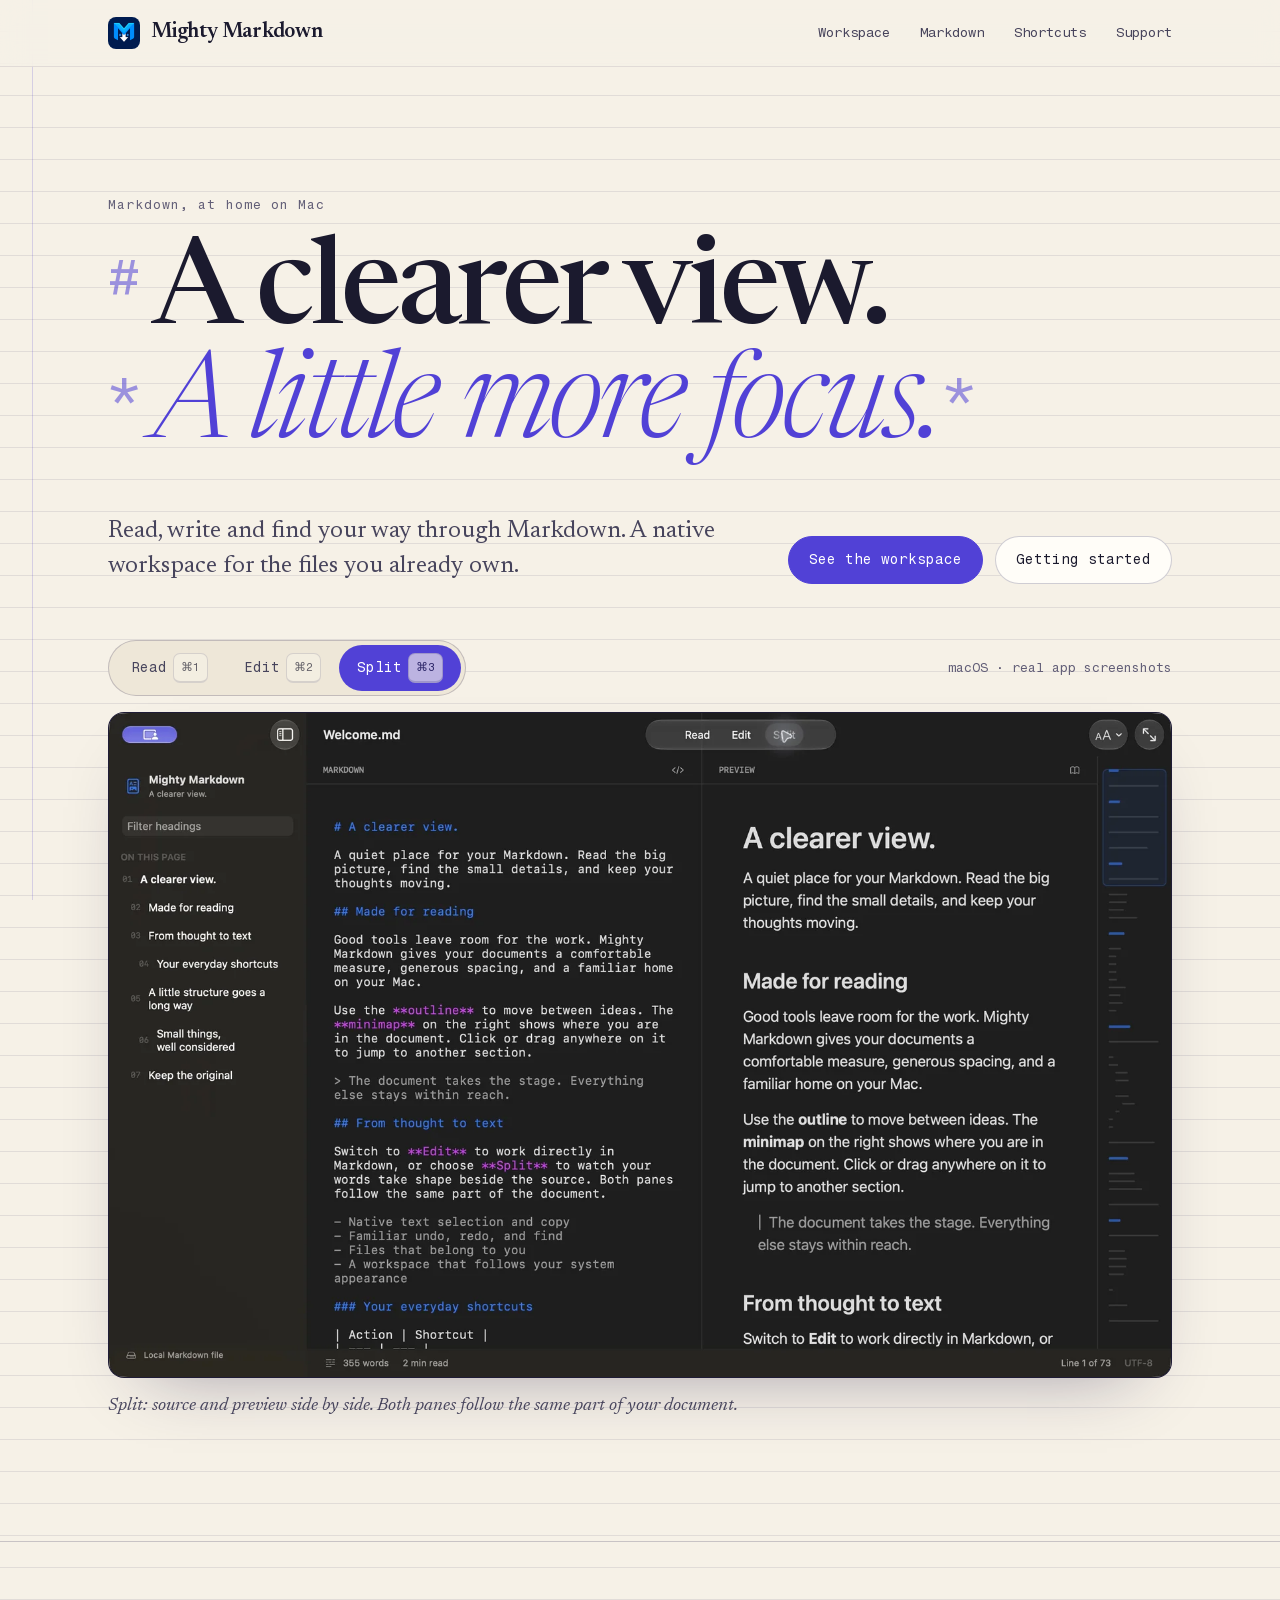
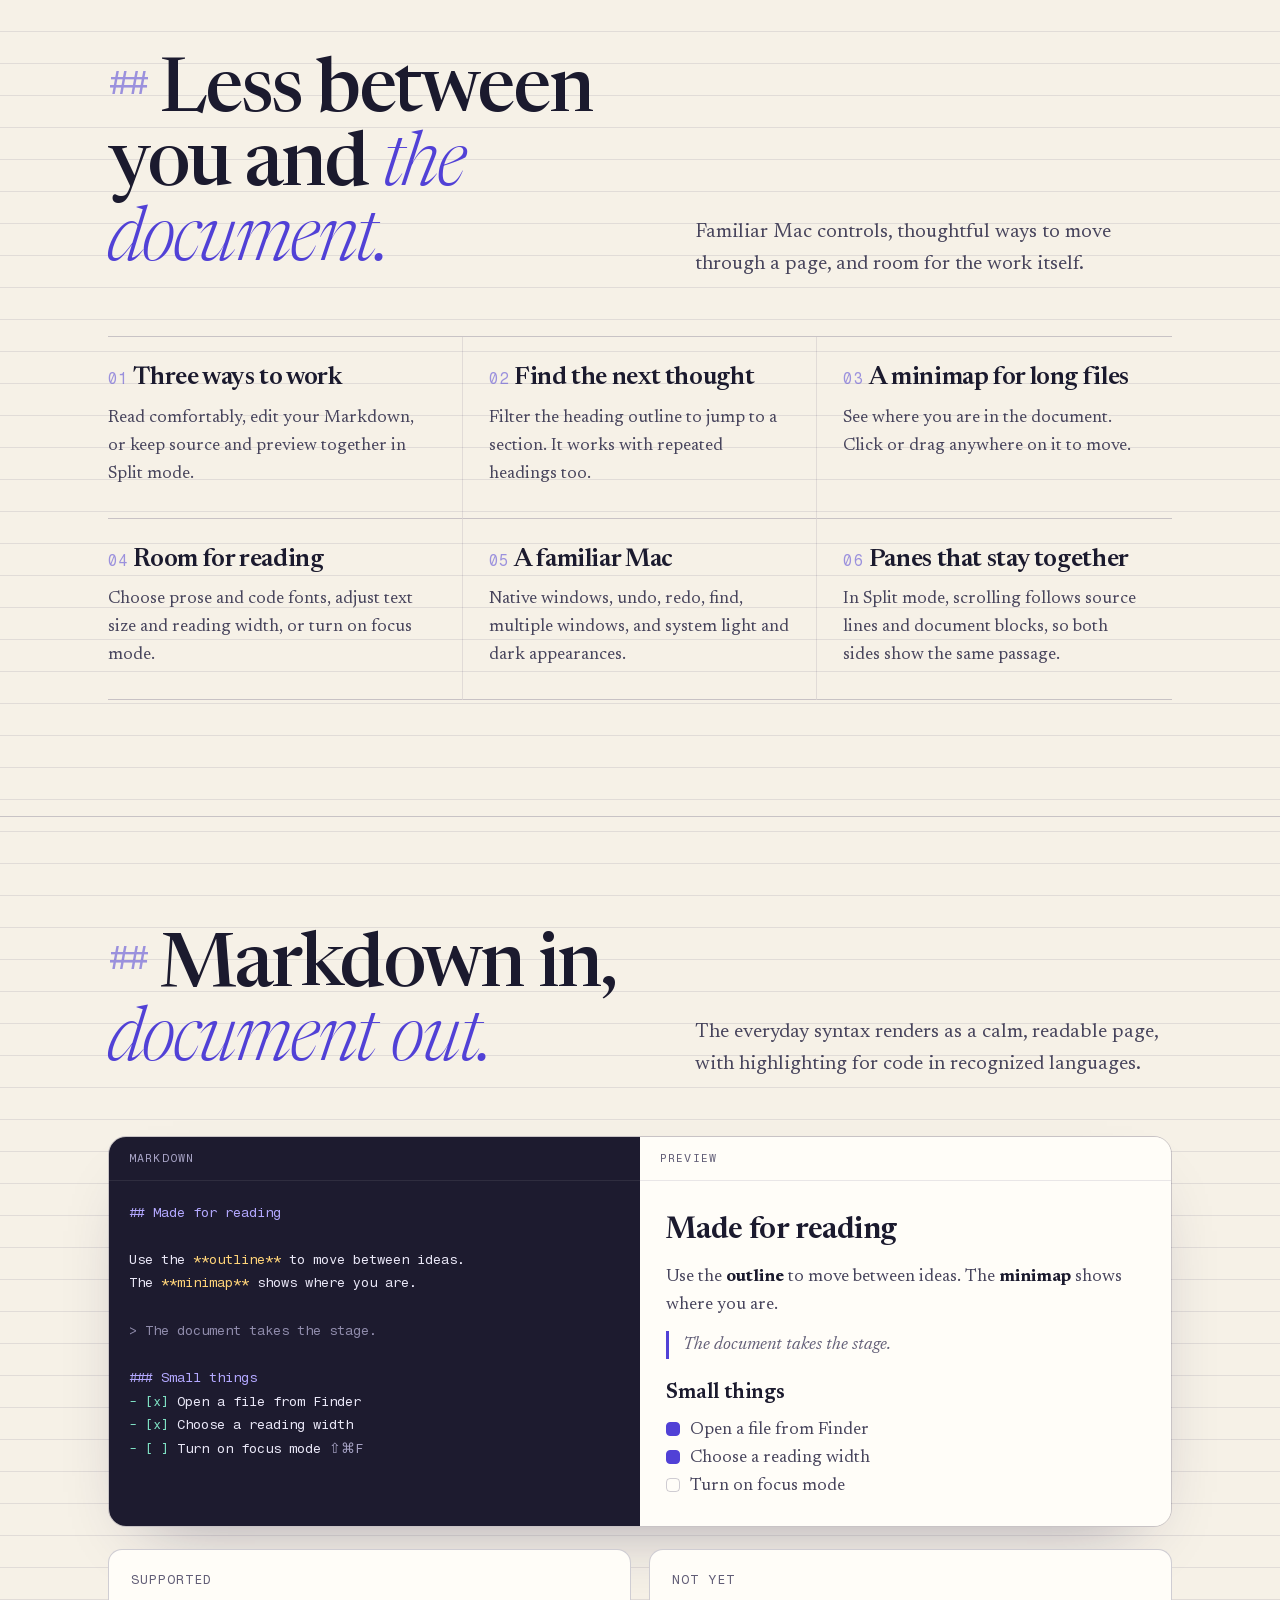
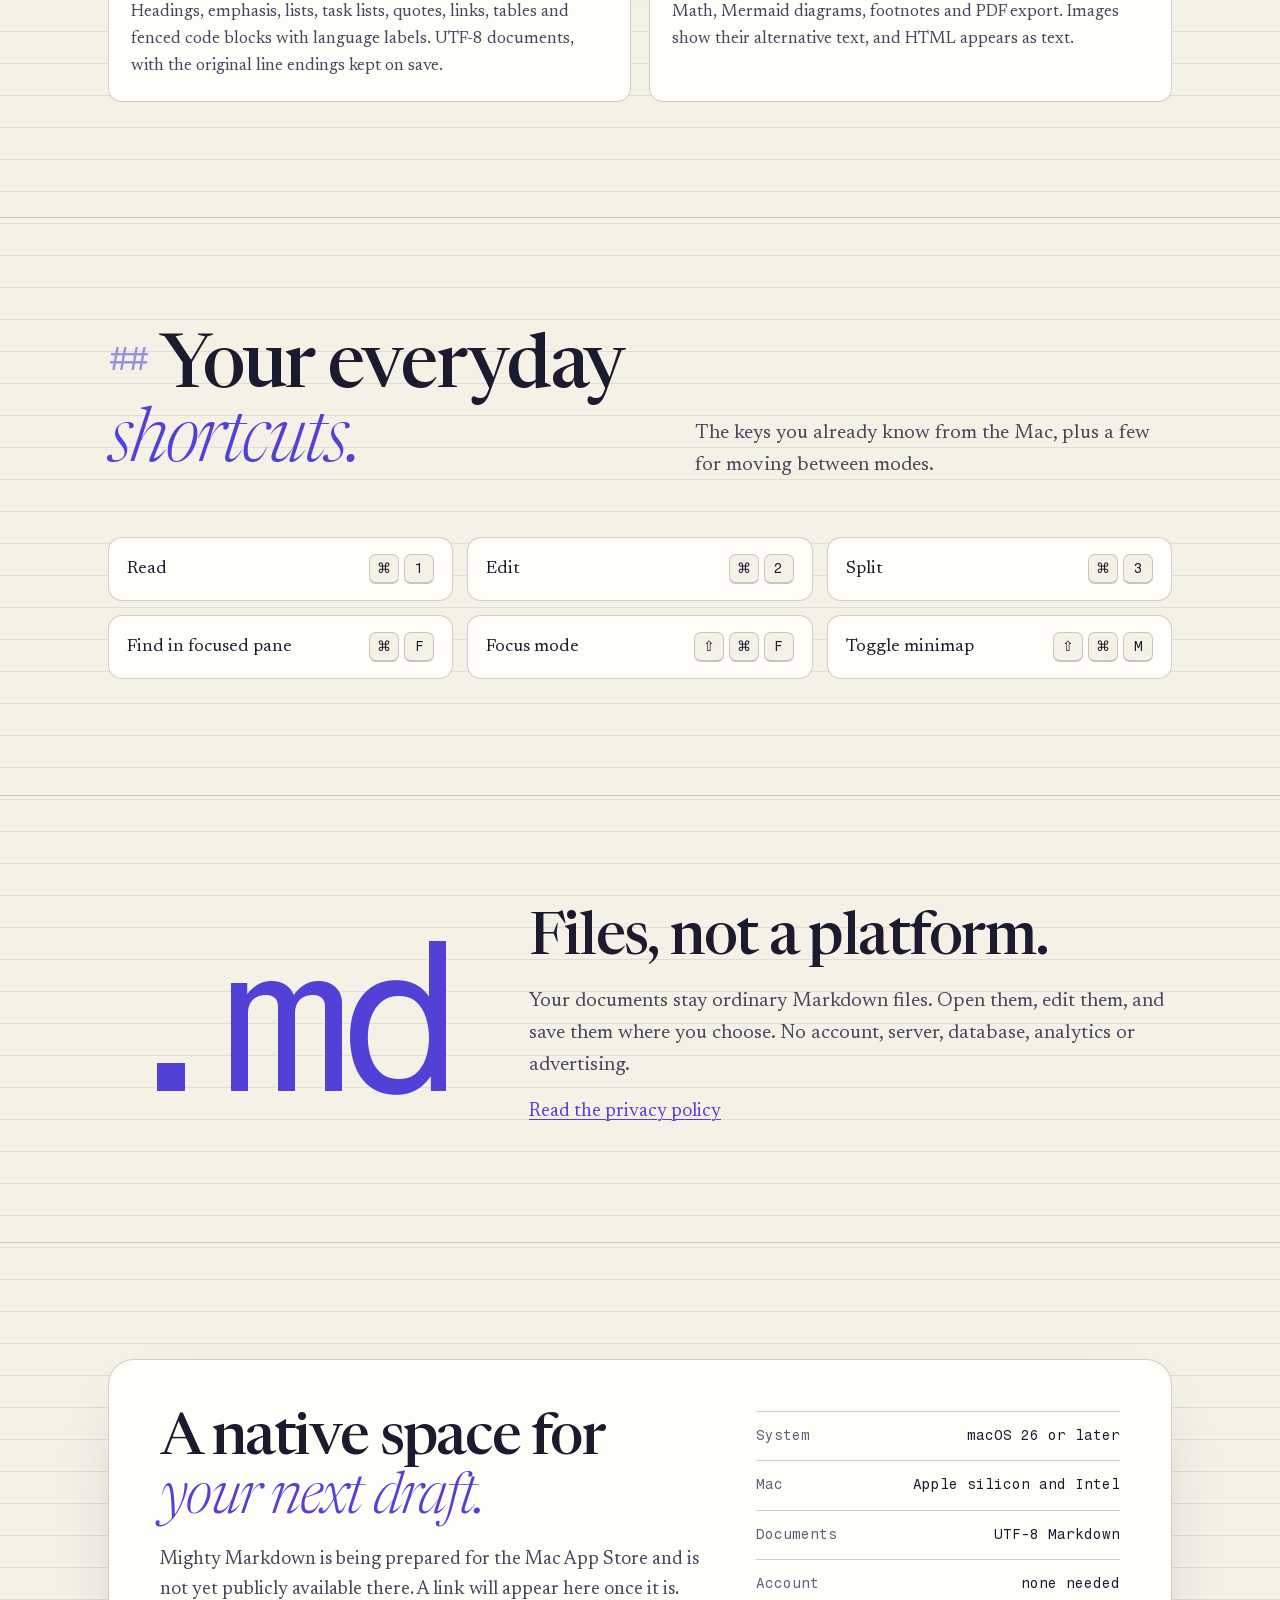
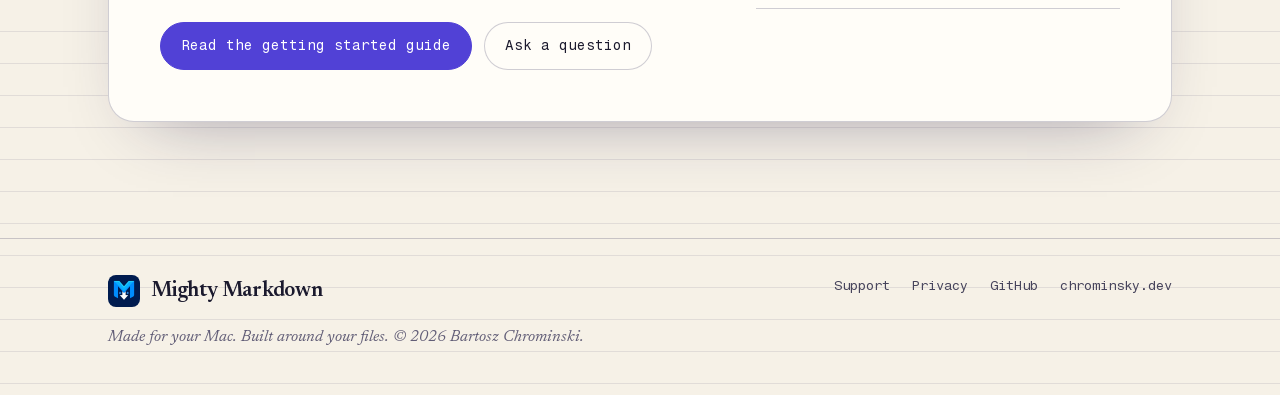
==== index.html @ 6dd5f2a3 "Redesign the Mighty Markdown site and keep the previous version in _old - New product, support and p" ====
<!doctype html>
<html lang="en" class="no-js">
<head>
<meta charset="utf-8">
<meta name="viewport" content="width=device-width, initial-scale=1">
<meta name="color-scheme" content="light dark">
<meta name="theme-color" content="#f6f1e7" media="(prefers-color-scheme: light)">
<meta name="theme-color" content="#121120" media="(prefers-color-scheme: dark)">
<title>Mighty Markdown | A clearer view of your words</title>
<meta name="description" content="A native Markdown reader and editor for macOS. Read, edit and navigate your files in Read, Edit and Split modes, with a heading outline and a minimap.">
<link rel="canonical" href="https://chrominskyy.github.io/mighty-markdown-site/">
<meta property="og:type" content="website">
<meta property="og:site_name" content="Mighty Markdown">
<meta property="og:title" content="Mighty Markdown | A clearer view of your words">
<meta property="og:description" content="A native Markdown reader and editor for macOS, with Read, Edit and Split modes, a heading outline and a minimap.">
<meta property="og:url" content="https://chrominskyy.github.io/mighty-markdown-site/">
<meta property="og:image" content="https://chrominskyy.github.io/mighty-markdown-site/assets/og-image.png">
<meta property="og:image:width" content="1200">
<meta property="og:image:height" content="630">
<meta property="og:image:alt" content="Mighty Markdown. A clearer view.">
<meta name="twitter:card" content="summary_large_image">
<link rel="icon" type="image/png" sizes="32x32" href="assets/favicon-32.png">
<link rel="apple-touch-icon" href="assets/apple-touch-icon.png">
<link rel="preload" href="assets/fonts/newsreader-normal-latin.woff2" as="font" type="font/woff2" crossorigin>
<link rel="stylesheet" href="assets/fonts/fonts.css">
<link rel="stylesheet" href="assets/site.css">
<script>document.documentElement.classList.remove("no-js")</script>
<script src="assets/site.js" defer></script>
</head>
<body>
<a class="skip" href="#main">Skip to content</a>

<header class="site-header">
  <div class="wrap header-inner">
    <a class="brand" href="./" aria-label="Mighty Markdown home">
      <img src="assets/icon.png" alt="Mighty Markdown app icon" width="32" height="32">
      <span>Mighty Markdown</span>
    </a>
    <nav class="site-nav" aria-label="Main navigation">
      <a class="wide" href="#workspace">Workspace</a>
      <a class="wide" href="#markdown">Markdown</a>
      <a class="wide" href="#shortcuts">Shortcuts</a>
      <a href="support.html">Support</a>
    </nav>
  </div>
</header>

<main id="main">
  <section class="hero" aria-labelledby="hero-h">
    <div class="wrap">
      <p class="eyebrow rise" style="--d:0">Markdown, at home on Mac</p>
      <h1 id="hero-h">
        <span class="line rise" style="--d:1"><span class="mk" aria-hidden="true">#</span>A clearer view.</span>
        <span class="line rise" style="--d:2"><span class="mk" aria-hidden="true">*</span><em>A little more focus.</em><span class="mk close" aria-hidden="true">*</span></span>
      </h1>
      <div class="hero-foot rise" style="--d:3">
        <p>Read, write and find your way through Markdown. A native workspace for the files you already own.</p>
        <div class="cta-row">
          <a class="button primary" href="#workspace">See the workspace</a>
          <a class="button" href="support.html">Getting started</a>
        </div>
      </div>
    </div>
  </section>

  <section class="workspace" id="workspace" aria-labelledby="workspace-h">
    <div class="wrap">
      <div class="workspace-bar">
        <h2 id="workspace-h" class="visually-hidden">The workspace</h2>
        <div class="seg" role="group" aria-label="Show the workspace in">
          <button type="button" data-mode="read" aria-pressed="false">Read<kbd>⌘1</kbd></button>
          <button type="button" data-mode="edit" aria-pressed="false">Edit<kbd>⌘2</kbd></button>
          <button type="button" data-mode="split" aria-pressed="true">Split<kbd>⌘3</kbd></button>
        </div>
        <p>macOS · real app screenshots</p>
      </div>
      <figure class="frame" id="frame">
        <picture>
          <source id="shot-webp" srcset="assets/shots/split.webp" type="image/webp">
          <img id="shot" src="assets/shots/split.jpg" alt="Mighty Markdown in Split mode: Markdown source beside the rendered preview, the heading outline on the left and the minimap on the right" width="1600" height="1000" fetchpriority="high">
        </picture>
      </figure>
      <p class="caption" id="shot-caption" aria-live="polite">Split: source and preview side by side. Both panes follow the same part of your document.</p>
    </div>
  </section>

  <section class="section" id="features" aria-labelledby="features-h">
    <div class="wrap">
      <div class="section-head">
        <h2 id="features-h"><span class="mk" aria-hidden="true">##</span>Less between you and <em>the document.</em></h2>
        <p>Familiar Mac controls, thoughtful ways to move through a page, and room for the work itself.</p>
      </div>
      <div class="features">
        <div class="feature"><h3><span class="mk" aria-hidden="true">01</span>Three ways to work</h3><p>Read comfortably, edit your Markdown, or keep source and preview together in Split mode.</p></div>
        <div class="feature"><h3><span class="mk" aria-hidden="true">02</span>Find the next thought</h3><p>Filter the heading outline to jump to a section. It works with repeated headings too.</p></div>
        <div class="feature"><h3><span class="mk" aria-hidden="true">03</span>A minimap for long files</h3><p>See where you are in the document. Click or drag anywhere on it to move.</p></div>
        <div class="feature"><h3><span class="mk" aria-hidden="true">04</span>Room for reading</h3><p>Choose prose and code fonts, adjust text size and reading width, or turn on focus mode.</p></div>
        <div class="feature"><h3><span class="mk" aria-hidden="true">05</span>A familiar Mac</h3><p>Native windows, undo, redo, find, multiple windows, and system light and dark appearances.</p></div>
        <div class="feature"><h3><span class="mk" aria-hidden="true">06</span>Panes that stay together</h3><p>In Split mode, scrolling follows source lines and document blocks, so both sides show the same passage.</p></div>
      </div>
    </div>
  </section>

  <section class="section" id="markdown" aria-labelledby="markdown-h">
    <div class="wrap">
      <div class="section-head">
        <h2 id="markdown-h"><span class="mk" aria-hidden="true">##</span>Markdown in, <em>document out.</em></h2>
        <p>The everyday syntax renders as a calm, readable page, with highlighting for code in recognized languages.</p>
      </div>
      <div class="compare">
        <div class="source">
          <span class="pane-label">Markdown</span>
<pre><span class="h">## Made for reading</span>

Use the <span class="b">**outline**</span> to move between ideas.
The <span class="b">**minimap**</span> shows where you are.

<span class="q">&gt; The document takes the stage.</span>

<span class="h">### Small things</span>
<span class="l">- [x]</span> Open a file from Finder
<span class="l">- [x]</span> Choose a reading width
<span class="l">- [ ]</span> Turn on focus mode <span class="c">⇧⌘F</span></pre>
        </div>
        <div class="rendered">
          <span class="pane-label">Preview</span>
          <div class="doc">
            <h3>Made for reading</h3>
            <p>Use the <strong>outline</strong> to move between ideas. The <strong>minimap</strong> shows where you are.</p>
            <blockquote>The document takes the stage.</blockquote>
            <h4>Small things</h4>
            <ul>
              <li><span class="box done" aria-label="done"></span>Open a file from Finder</li>
              <li><span class="box done" aria-label="done"></span>Choose a reading width</li>
              <li><span class="box" aria-label="not done"></span>Turn on focus mode</li>
            </ul>
          </div>
        </div>
      </div>
      <div class="support-lists">
        <div>
          <h3>Supported</h3>
          <p>Headings, emphasis, lists, task lists, quotes, links, tables and fenced code blocks with language labels. UTF-8 documents, with the original line endings kept on save.</p>
        </div>
        <div>
          <h3>Not yet</h3>
          <p>Math, Mermaid diagrams, footnotes and PDF export. Images show their alternative text, and HTML appears as text.</p>
        </div>
      </div>
    </div>
  </section>

  <section class="section" id="shortcuts" aria-labelledby="shortcuts-h">
    <div class="wrap">
      <div class="section-head">
        <h2 id="shortcuts-h"><span class="mk" aria-hidden="true">##</span>Your everyday <em>shortcuts.</em></h2>
        <p>The keys you already know from the Mac, plus a few for moving between modes.</p>
      </div>
      <div class="keys">
        <div class="key">Read<span><kbd>⌘</kbd><kbd>1</kbd></span></div>
        <div class="key">Edit<span><kbd>⌘</kbd><kbd>2</kbd></span></div>
        <div class="key">Split<span><kbd>⌘</kbd><kbd>3</kbd></span></div>
        <div class="key">Find in focused pane<span><kbd>⌘</kbd><kbd>F</kbd></span></div>
        <div class="key">Focus mode<span><kbd>⇧</kbd><kbd>⌘</kbd><kbd>F</kbd></span></div>
        <div class="key">Toggle minimap<span><kbd>⇧</kbd><kbd>⌘</kbd><kbd>M</kbd></span></div>
      </div>
    </div>
  </section>

  <section class="section" id="files" aria-labelledby="files-h">
    <div class="wrap files">
      <div class="ext" aria-hidden="true">.md</div>
      <div>
        <h2 id="files-h">Files, not a platform.</h2>
        <p>Your documents stay ordinary Markdown files. Open them, edit them, and save them where you choose. No account, server, database, analytics or advertising.</p>
        <a href="privacy.html">Read the privacy policy</a>
      </div>
    </div>
  </section>

  <section class="section" id="get" aria-labelledby="get-h">
    <div class="wrap">
      <div class="release">
        <div>
          <h2 id="get-h">A native space for <em>your next draft.</em></h2>
          <p>Mighty Markdown is being prepared for the Mac App Store and is not yet publicly available there. A link will appear here once it is.</p>
          <div class="cta-row">
            <a class="button primary" href="support.html">Read the getting started guide</a>
            <a class="button" href="https://github.com/Chrominskyy/mighty-markdown-site/issues/new/choose">Ask a question</a>
          </div>
        </div>
        <ul class="req" aria-label="Requirements">
          <li>System <b>macOS 26 or later</b></li>
          <li>Mac <b>Apple silicon and Intel</b></li>
          <li>Documents <b>UTF-8 Markdown</b></li>
          <li>Account <b>none needed</b></li>
        </ul>
      </div>
    </div>
  </section>
</main>

<footer class="site-footer">
  <div class="wrap footer-inner">
    <div>
      <a class="brand" href="./"><img src="assets/icon.png" alt="Mighty Markdown app icon" width="32" height="32"><span>Mighty Markdown</span></a>
      <p>Made for your Mac. Built around your files. © 2026 Bartosz Chrominski.</p>
    </div>
    <nav class="footer-links" aria-label="Footer">
      <a href="support.html">Support</a>
      <a href="privacy.html">Privacy</a>
      <a href="https://github.com/Chrominskyy/mighty-markdown-site">GitHub</a>
      <a href="https://chrominsky.dev">chrominsky.dev</a>
    </nav>
  </div>
</footer>
</body>
</html>
---- assets/fonts/fonts.css ----
/* Newsreader and Fragment Mono, SIL Open Font License 1.1. Latin and Latin Extended subsets, self-hosted. */
/* latin-ext */
@font-face {
  font-family: 'Fragment Mono';
  font-style: italic;
  font-weight: 400;
  font-display: swap;
  src: url("fragment-mono-italic-latin-ext.woff2") format('woff2');
  unicode-range: U+0100-02BA, U+02BD-02C5, U+02C7-02CC, U+02CE-02D7, U+02DD-02FF, U+0304, U+0308, U+0329, U+1D00-1DBF, U+1E00-1E9F, U+1EF2-1EFF, U+2020, U+20A0-20AB, U+20AD-20C4, U+2113, U+2C60-2C7F, U+A720-A7FF;
}
/* latin */
@font-face {
  font-family: 'Fragment Mono';
  font-style: italic;
  font-weight: 400;
  font-display: swap;
  src: url("fragment-mono-italic-latin.woff2") format('woff2');
  unicode-range: U+0000-00FF, U+0131, U+0152-0153, U+02BB-02BC, U+02C6, U+02DA, U+02DC, U+0304, U+0308, U+0329, U+2000-206F, U+20AC, U+2122, U+2191, U+2193, U+2212, U+2215, U+FEFF, U+FFFD;
}
/* latin-ext */
@font-face {
  font-family: 'Fragment Mono';
  font-style: normal;
  font-weight: 400;
  font-display: swap;
  src: url("fragment-mono-normal-latin-ext.woff2") format('woff2');
  unicode-range: U+0100-02BA, U+02BD-02C5, U+02C7-02CC, U+02CE-02D7, U+02DD-02FF, U+0304, U+0308, U+0329, U+1D00-1DBF, U+1E00-1E9F, U+1EF2-1EFF, U+2020, U+20A0-20AB, U+20AD-20C4, U+2113, U+2C60-2C7F, U+A720-A7FF;
}
/* latin */
@font-face {
  font-family: 'Fragment Mono';
  font-style: normal;
  font-weight: 400;
  font-display: swap;
  src: url("fragment-mono-normal-latin.woff2") format('woff2');
  unicode-range: U+0000-00FF, U+0131, U+0152-0153, U+02BB-02BC, U+02C6, U+02DA, U+02DC, U+0304, U+0308, U+0329, U+2000-206F, U+20AC, U+2122, U+2191, U+2193, U+2212, U+2215, U+FEFF, U+FFFD;
}
/* latin-ext */
@font-face {
  font-family: 'Newsreader';
  font-style: italic;
  font-weight: 200 800;
  font-display: swap;
  src: url("newsreader-italic-latin-ext.woff2") format('woff2');
  unicode-range: U+0100-02BA, U+02BD-02C5, U+02C7-02CC, U+02CE-02D7, U+02DD-02FF, U+0304, U+0308, U+0329, U+1D00-1DBF, U+1E00-1E9F, U+1EF2-1EFF, U+2020, U+20A0-20AB, U+20AD-20C4, U+2113, U+2C60-2C7F, U+A720-A7FF;
}
/* latin */
@font-face {
  font-family: 'Newsreader';
  font-style: italic;
  font-weight: 200 800;
  font-display: swap;
  src: url("newsreader-italic-latin.woff2") format('woff2');
  unicode-range: U+0000-00FF, U+0131, U+0152-0153, U+02BB-02BC, U+02C6, U+02DA, U+02DC, U+0304, U+0308, U+0329, U+2000-206F, U+20AC, U+2122, U+2191, U+2193, U+2212, U+2215, U+FEFF, U+FFFD;
}
/* latin-ext */
@font-face {
  font-family: 'Newsreader';
  font-style: normal;
  font-weight: 200 800;
  font-display: swap;
  src: url("newsreader-normal-latin-ext.woff2") format('woff2');
  unicode-range: U+0100-02BA, U+02BD-02C5, U+02C7-02CC, U+02CE-02D7, U+02DD-02FF, U+0304, U+0308, U+0329, U+1D00-1DBF, U+1E00-1E9F, U+1EF2-1EFF, U+2020, U+20A0-20AB, U+20AD-20C4, U+2113, U+2C60-2C7F, U+A720-A7FF;
}
/* latin */
@font-face {
  font-family: 'Newsreader';
  font-style: normal;
  font-weight: 200 800;
  font-display: swap;
  src: url("newsreader-normal-latin.woff2") format('woff2');
  unicode-range: U+0000-00FF, U+0131, U+0152-0153, U+02BB-02BC, U+02C6, U+02DA, U+02DC, U+0304, U+0308, U+0329, U+2000-206F, U+20AC, U+2122, U+2191, U+2193, U+2212, U+2215, U+FEFF, U+FFFD;
}
---- assets/site.css ----
/* Mighty Markdown website. One stylesheet for all pages. No build step. */

/* ---------- tokens ---------- */
:root {
  color-scheme: light;
  --paper: #f6f1e7;
  --paper-2: #eee7d8;
  --card: #fffdf8;
  --rule: rgba(40, 34, 80, .10);
  --rule-strong: rgba(40, 34, 80, .22);
  --ink: #1b1a2e;
  --ink-2: #47445c;
  --ink-3: #625e77;
  --accent: #5141d6;
  --accent-2: #3a2cb5;
  --accent-soft: rgba(81, 65, 214, .10);
  --mark: rgba(81, 65, 214, .55);
  --on-accent: #ffffff;
  --code-bg: #1d1b2f;
  --code-ink: #e9e7f7;
  --shadow: 0 30px 70px -40px rgba(30, 24, 70, .45);
  --serif: "Newsreader", "Iowan Old Style", "Palatino", Georgia, serif;
  --mono: "Fragment Mono", ui-monospace, "SF Mono", Menlo, monospace;
  --gutter: clamp(16px, 4vw, 48px);
  --max: 1160px;
}
@media (prefers-color-scheme: dark) {
  :root {
    color-scheme: dark;
    --paper: #121120;
    --paper-2: #18172a;
    --card: #1d1c31;
    --rule: rgba(200, 196, 255, .09);
    --rule-strong: rgba(200, 196, 255, .2);
    --ink: #eeedf8;
    --ink-2: #bcb9d2;
    --ink-3: #9a96b5;
    --accent: #a99dff;
    --accent-2: #c3baff;
    --accent-soft: rgba(169, 157, 255, .12);
    --mark: rgba(169, 157, 255, .6);
    --on-accent: #14122a;
    --code-bg: #0c0b17;
    --shadow: 0 30px 70px -40px rgba(0, 0, 0, .8);
  }
}

/* ---------- base ---------- */
*, *::before, *::after { box-sizing: border-box; }
html { -webkit-text-size-adjust: 100%; scroll-behavior: smooth; scroll-padding-top: 84px; }
body {
  margin: 0;
  background-color: var(--paper);
  background-image:
    radial-gradient(900px 500px at 12% -10%, var(--accent-soft), transparent 65%),
    repeating-linear-gradient(to bottom, transparent 0 31px, var(--rule) 31px 32px);
  color: var(--ink);
  font-family: var(--serif);
  font-size: 19px;
  line-height: 1.6;
  font-variation-settings: "opsz" 16;
  overflow-x: hidden;
}
@media (min-width: 1100px) {
  body::before { content: ""; position: fixed; top: 0; bottom: 0; left: max(24px, calc(50% - var(--max) / 2 - 28px)); width: 1px; background: var(--mark); opacity: .35; pointer-events: none; }
}
img { max-width: 100%; height: auto; display: block; }
a { color: var(--accent); text-underline-offset: .18em; text-decoration-thickness: 1px; }
a:hover { color: var(--accent-2); }
:focus-visible { outline: 2px solid var(--accent); outline-offset: 3px; border-radius: 4px; }
::selection { background: var(--accent); color: var(--on-accent); }
.skip { position: absolute; left: -999px; top: 8px; z-index: 100; background: var(--accent); color: var(--on-accent); padding: 8px 14px; border-radius: 8px; font-family: var(--mono); font-size: 14px; }
.skip:focus { left: 8px; }
.wrap { width: 100%; max-width: var(--max); margin: 0 auto; padding: 0 var(--gutter); }
code, kbd { font-family: var(--mono); font-size: .8em; }
.mk { color: var(--mark); font-family: var(--mono); font-weight: 400; font-style: normal; letter-spacing: 0; }

/* ---------- header ---------- */
.site-header { position: sticky; top: 0; z-index: 50; background: color-mix(in srgb, var(--paper) 82%, transparent); backdrop-filter: blur(12px); -webkit-backdrop-filter: blur(12px); border-bottom: 1px solid var(--rule); }
.header-inner { display: flex; align-items: center; justify-content: space-between; gap: 16px; height: 66px; }
.brand { display: inline-flex; align-items: center; gap: 11px; color: var(--ink); text-decoration: none; font-weight: 600; font-size: 21px; letter-spacing: -.01em; font-variation-settings: "opsz" 24; }
.brand img { width: 32px; height: 32px; border-radius: 8px; }
.brand:hover { color: var(--ink); }
.site-nav { display: flex; align-items: center; gap: clamp(12px, 2.4vw, 30px); font-family: var(--mono); font-size: 13.5px; }
.site-nav a { color: var(--ink-2); text-decoration: none; }
.site-nav a:hover, .site-nav a[aria-current="page"] { color: var(--ink); }
.site-nav a[aria-current="page"] { text-decoration: underline; text-decoration-color: var(--accent); text-underline-offset: 6px; }
@media (max-width: 640px) { .site-nav .wide { display: none; } }

/* ---------- buttons ---------- */
.button { display: inline-flex; align-items: center; gap: 10px; padding: 12px 20px; border-radius: 999px; font-family: var(--mono); font-size: 14px; text-decoration: none; border: 1px solid var(--rule-strong); color: var(--ink); background: var(--card); transition: transform .2s ease, border-color .2s ease, background .2s ease; }
.button:hover { transform: translateY(-2px); border-color: var(--accent); color: var(--ink); }
.button.primary { background: var(--accent); border-color: var(--accent); color: var(--on-accent); }
.button.primary:hover { background: var(--accent-2); border-color: var(--accent-2); color: var(--on-accent); }
.pill { display: inline-flex; align-items: center; gap: 8px; font-family: var(--mono); font-size: 12.5px; padding: 6px 12px; border-radius: 999px; border: 1px solid var(--rule-strong); color: var(--ink-2); background: var(--card); }
.pill::before { content: ""; width: 7px; height: 7px; border-radius: 50%; background: var(--accent); }

/* ---------- hero ---------- */
.hero { padding: clamp(56px, 10vw, 128px) 0 clamp(36px, 5vw, 56px); }
.eyebrow { font-family: var(--mono); font-size: 13px; letter-spacing: .08em; color: var(--ink-3); margin: 0 0 22px; }
.hero h1 { margin: 0; font-weight: 500; font-size: clamp(54px, 9.4vw, 132px); line-height: .95; letter-spacing: -.035em; font-variation-settings: "opsz" 72; }
.hero h1 .line { display: block; }
.hero h1 em { font-style: italic; font-weight: 300; color: var(--accent); }
.hero h1 .mk { font-size: .42em; vertical-align: .55em; margin-right: .25em; }
.hero h1 em + .mk, .hero h1 .mk.close { margin: 0 0 0 .1em; }
.hero-foot { display: grid; grid-template-columns: minmax(0, 1fr) auto; gap: 24px 48px; align-items: end; margin-top: clamp(28px, 4vw, 48px); }
@media (max-width: 820px) { .hero-foot { grid-template-columns: 1fr; } }
.hero-foot p { margin: 0; font-size: clamp(20px, 2vw, 24px); color: var(--ink-2); max-width: 30em; line-height: 1.45; }
.cta-row { display: flex; flex-wrap: wrap; gap: 12px; align-items: center; }

/* ---------- workspace (mode switch) ---------- */
.workspace { padding-bottom: clamp(56px, 8vw, 104px); }
.workspace-bar { display: flex; align-items: center; justify-content: space-between; gap: 16px; flex-wrap: wrap; margin-bottom: 16px; }
.workspace-bar p { margin: 0; font-family: var(--mono); font-size: 13px; color: var(--ink-3); }
.seg { display: inline-flex; padding: 4px; border-radius: 999px; background: var(--paper-2); border: 1px solid var(--rule-strong); }
.seg button { font: 14px var(--mono); color: var(--ink-2); background: none; border: 0; padding: 8px 18px; border-radius: 999px; cursor: pointer; }
.seg button[aria-pressed="true"] { background: var(--accent); color: var(--on-accent); }
.seg button kbd { opacity: .65; margin-left: 6px; font-size: 11.5px; }
.frame { margin: 0; border-radius: 16px; overflow: hidden; border: 1px solid var(--rule-strong); background: var(--code-bg); box-shadow: var(--shadow); }
.frame img { width: 100%; }
.caption { margin-top: 14px; font-style: italic; color: var(--ink-2); font-size: 18px; min-height: 1.6em; }
.no-js .seg { display: none; }

/* ---------- sections ---------- */
.section { padding: clamp(64px, 9vw, 120px) 0; border-top: 1px solid var(--rule-strong); }
.section-head { display: grid; grid-template-columns: minmax(0, 1fr) minmax(0, .9fr); gap: 18px 56px; align-items: end; margin-bottom: clamp(32px, 5vw, 56px); }
@media (max-width: 860px) { .section-head { grid-template-columns: 1fr; } }
.section-head h2, .doc-head h1 { margin: 0; font-weight: 500; font-size: clamp(40px, 5.8vw, 76px); line-height: 1; letter-spacing: -.03em; font-variation-settings: "opsz" 72; }
.section-head h2 em, .doc-head h1 em { font-style: italic; font-weight: 300; color: var(--accent); }
.section-head p { margin: 0; color: var(--ink-2); font-size: 20px; }
.section-head .mk { font-size: .45em; vertical-align: .5em; margin-right: .3em; }

/* features */
.features { display: grid; grid-template-columns: repeat(3, minmax(0, 1fr)); border-top: 1px solid var(--rule-strong); }
@media (max-width: 920px) { .features { grid-template-columns: repeat(2, minmax(0, 1fr)); } }
@media (max-width: 560px) { .features { grid-template-columns: 1fr; } }
.feature { padding: 28px 26px 30px 0; border-bottom: 1px solid var(--rule-strong); }
.feature:not(:nth-child(3n)) { border-right: 1px solid var(--rule); }
.feature:nth-child(3n+2), .feature:nth-child(3n) { padding-left: 26px; }
@media (max-width: 920px) {
  .feature { padding: 26px 22px 28px 0 !important; border-right: 0 !important; }
  .feature:nth-child(odd) { border-right: 1px solid var(--rule) !important; }
  .feature:nth-child(even) { padding-left: 22px !important; }
}
@media (max-width: 560px) { .feature { padding: 22px 0 !important; border-right: 0 !important; } }
.feature h3 { margin: 0 0 10px; font-weight: 600; font-size: 25px; letter-spacing: -.015em; line-height: 1.15; font-variation-settings: "opsz" 36; }
.feature h3 .mk { font-size: .62em; margin-right: .35em; }
.feature p { margin: 0; color: var(--ink-2); font-size: 17.5px; }

/* source vs rendered */
.compare { display: grid; grid-template-columns: minmax(0, 1fr) minmax(0, 1fr); border-radius: 18px; overflow: hidden; border: 1px solid var(--rule-strong); box-shadow: var(--shadow); }
@media (max-width: 860px) { .compare { grid-template-columns: 1fr; } }
.pane-label { display: block; font-family: var(--mono); font-size: 11.5px; letter-spacing: .1em; text-transform: uppercase; padding: 12px 20px; border-bottom: 1px solid var(--rule); }
.source { background: var(--code-bg); color: var(--code-ink); }
.source .pane-label { color: #a6a2c4; border-color: rgba(255,255,255,.08); }
.source pre { margin: 0; padding: 20px; font-family: var(--mono); font-size: 13.5px; line-height: 1.75; white-space: pre-wrap; overflow-wrap: anywhere; }
.source .h { color: #b3a8ff; }
.source .b { color: #ffd479; }
.source .q { color: #8f8bab; }
.source .l { color: #7ee0c3; }
.source .c { color: #a6a2c4; }
.rendered { background: var(--card); }
.rendered .pane-label { color: var(--ink-3); }
.rendered .doc { padding: 20px 26px 26px; font-size: 17.5px; }
.rendered h3 { font-size: 30px; font-weight: 600; letter-spacing: -.02em; margin: 6px 0 8px; font-variation-settings: "opsz" 48; }
.rendered h4 { font-size: 21px; font-weight: 600; margin: 18px 0 6px; }
.rendered p { margin: 0 0 10px; color: var(--ink-2); }
.rendered strong { color: var(--ink); }
.rendered blockquote { margin: 12px 0; padding-left: 14px; border-left: 3px solid var(--accent); color: var(--ink-3); font-style: italic; }
.rendered ul { margin: 6px 0 0; padding-left: 0; list-style: none; color: var(--ink-2); }
.rendered li { display: flex; gap: 10px; align-items: baseline; }
.rendered li .box { width: 14px; height: 14px; border: 1.5px solid var(--rule-strong); border-radius: 4px; flex: none; transform: translateY(2px); }
.rendered li .box.done { background: var(--accent); border-color: var(--accent); }
.support-lists { display: grid; grid-template-columns: minmax(0, 1fr) minmax(0, 1fr); gap: 18px; margin-top: 22px; }
@media (max-width: 700px) { .support-lists { grid-template-columns: 1fr; } }
.support-lists div { padding: 20px 22px; border-radius: 14px; border: 1px solid var(--rule-strong); background: var(--card); }
.support-lists h3 { margin: 0 0 8px; font-family: var(--mono); font-weight: 400; font-size: 13px; letter-spacing: .08em; text-transform: uppercase; color: var(--ink-3); }
.support-lists p { margin: 0; color: var(--ink-2); font-size: 17px; }

/* shortcuts */
.keys { display: grid; grid-template-columns: repeat(3, minmax(0, 1fr)); gap: 14px; }
@media (max-width: 860px) { .keys { grid-template-columns: repeat(2, minmax(0, 1fr)); } }
@media (max-width: 480px) { .keys { grid-template-columns: 1fr; } }
.key { display: flex; justify-content: space-between; align-items: center; gap: 14px; padding: 16px 18px; border-radius: 14px; border: 1px solid var(--rule-strong); background: var(--card); font-size: 18px; }
.key span { display: inline-flex; gap: 5px; flex: none; }
kbd { display: inline-grid; place-items: center; min-width: 30px; height: 30px; padding: 0 7px; border-radius: 7px; border: 1px solid var(--rule-strong); border-bottom-width: 2px; background: var(--paper); color: var(--ink); font-size: 14px; }

/* files */
.files { display: grid; grid-template-columns: auto minmax(0, 1fr); gap: 16px clamp(32px, 6vw, 80px); align-items: center; }
@media (max-width: 760px) { .files { grid-template-columns: 1fr; } }
.ext { font-family: var(--mono); font-size: clamp(96px, 16vw, 220px); line-height: .9; color: var(--accent); letter-spacing: -.06em; }
.files h2 { margin: 0 0 14px; font-weight: 500; font-size: clamp(36px, 4.6vw, 60px); letter-spacing: -.03em; line-height: 1.02; font-variation-settings: "opsz" 72; }
.files p { margin: 0 0 16px; color: var(--ink-2); font-size: 20px; max-width: 34em; }

/* release */
.release { display: grid; grid-template-columns: minmax(0, 1.2fr) minmax(0, .8fr); gap: clamp(24px, 4vw, 56px); padding: clamp(28px, 4vw, 52px); border-radius: 26px; background: var(--card); border: 1px solid var(--rule-strong); box-shadow: var(--shadow); }
@media (max-width: 860px) { .release { grid-template-columns: 1fr; } }
.release h2 { margin: 0 0 16px; font-weight: 500; font-size: clamp(36px, 4.6vw, 58px); letter-spacing: -.03em; line-height: 1.02; font-variation-settings: "opsz" 72; }
.release h2 em { font-style: italic; font-weight: 300; color: var(--accent); }
.release p { margin: 0 0 16px; color: var(--ink-2); }
.req { list-style: none; margin: 0; padding: 0; border-top: 1px solid var(--rule-strong); font-family: var(--mono); font-size: 14px; }
.req li { display: flex; justify-content: space-between; gap: 16px; padding: 13px 0; border-bottom: 1px solid var(--rule-strong); color: var(--ink-3); }
.req b { color: var(--ink); font-weight: 400; text-align: right; }

/* ---------- document pages ---------- */
.doc-head { padding: clamp(52px, 8vw, 104px) 0 clamp(30px, 4vw, 48px); border-bottom: 1px solid var(--rule-strong); }
.doc-head p { margin: 18px 0 0; color: var(--ink-2); font-size: 22px; max-width: 34em; }
.doc-head .meta { font-family: var(--mono); font-size: 13px; color: var(--ink-3); margin-top: 14px; }
.doc-head h1 .mk { font-size: .42em; vertical-align: .55em; margin-right: .25em; }
.layout { display: grid; grid-template-columns: 230px minmax(0, 1fr); gap: clamp(28px, 6vw, 80px); padding-top: clamp(34px, 5vw, 56px); padding-bottom: clamp(64px, 9vw, 120px); }
@media (max-width: 900px) { .layout { grid-template-columns: minmax(0, 1fr); } }
.toc { position: sticky; top: 92px; align-self: start; font-family: var(--mono); font-size: 13px; }
@media (max-width: 900px) { .toc { position: static; } }
.toc summary { cursor: pointer; padding: 12px 16px; border-radius: 12px; border: 1px solid var(--rule-strong); background: var(--card); color: var(--ink); list-style: none; }
.toc summary::-webkit-details-marker { display: none; }
.toc summary::after { content: " ▾"; color: var(--ink-3); }
.toc[open] summary::after { content: " ▴"; }
@media (min-width: 901px) { .toc summary { display: none; } }
.toc p { margin: 0 0 10px; color: var(--ink-3); letter-spacing: .1em; text-transform: uppercase; font-size: 11.5px; }
@media (max-width: 900px) { .toc p { display: none; } }
.toc ol { list-style: none; margin: 10px 0 0; padding: 0; display: grid; gap: 2px; counter-reset: toc; }
@media (min-width: 901px) { .toc ol { margin-top: 0; } }
.toc li { counter-increment: toc; }
.toc a { display: block; padding: 6px 8px; border-radius: 8px; color: var(--ink-2); text-decoration: none; }
.toc a::before { content: counter(toc, decimal-leading-zero) "  "; color: var(--mark); }
.toc a:hover { color: var(--ink); background: var(--card); }
.prose { max-width: 66ch; min-width: 0; }
.prose section { padding-bottom: 34px; margin-bottom: 34px; border-bottom: 1px solid var(--rule-strong); }
.prose section:last-child { border-bottom: 0; }
.prose h2 { margin: 0 0 16px; font-weight: 600; font-size: clamp(28px, 3.2vw, 38px); letter-spacing: -.02em; line-height: 1.1; font-variation-settings: "opsz" 48; }
.prose h2 .mk { font-size: .55em; margin-right: .35em; vertical-align: .15em; }
.prose p, .prose li { color: var(--ink-2); }
.prose p { margin: 0 0 14px; }
.prose ol, .prose ul { margin: 0 0 16px; padding-left: 1.3em; }
.prose li { margin-bottom: 8px; }
.prose li::marker { color: var(--accent); font-family: var(--mono); font-size: .85em; }
.prose strong { color: var(--ink); font-weight: 600; }
.ui { font-family: var(--mono); font-size: .78em; color: var(--ink); background: var(--card); border: 1px solid var(--rule-strong); border-radius: 6px; padding: .1em .45em; }
.table-wrap { overflow-x: auto; border: 1px solid var(--rule-strong); border-radius: 14px; background: var(--card); margin: 6px 0 16px; }
table { width: 100%; border-collapse: collapse; font-size: 17px; }
caption { text-align: left; padding: 12px 16px; font-family: var(--mono); font-size: 12px; color: var(--ink-3); border-bottom: 1px solid var(--rule); }
th, td { text-align: left; padding: 12px 16px; border-bottom: 1px solid var(--rule); }
th { font-family: var(--mono); font-weight: 400; font-size: 12px; letter-spacing: .08em; text-transform: uppercase; color: var(--ink-3); }
tr:last-child td { border-bottom: 0; }
td { color: var(--ink-2); }
td kbd { min-width: 26px; height: 26px; font-size: 13px; }
.callout { border: 1px solid var(--rule-strong); border-left: 3px solid var(--accent); border-radius: 12px; padding: 14px 18px; background: var(--card); color: var(--ink-2); margin: 16px 0; }

/* ---------- footer ---------- */
.site-footer { border-top: 1px solid var(--rule-strong); padding: 36px 0 44px; font-size: 16px; color: var(--ink-3); }
.footer-inner { display: grid; grid-template-columns: minmax(0, 1fr) auto; gap: 20px 40px; align-items: start; }
@media (max-width: 700px) { .footer-inner { grid-template-columns: 1fr; } }
.footer-inner p { margin: 8px 0 0; font-style: italic; }
.footer-links { display: flex; flex-wrap: wrap; gap: 8px 22px; font-family: var(--mono); font-size: 13.5px; }
.footer-links a { color: var(--ink-2); text-decoration: none; }
.footer-links a:hover { color: var(--ink); }

/* ---------- motion ---------- */
@media (prefers-reduced-motion: no-preference) {
  .rise { opacity: 0; transform: translateY(16px); animation: rise .9s cubic-bezier(.2,.8,.2,1) forwards; animation-delay: calc(var(--d, 0) * 110ms + 80ms); }
  .hero h1 .mk { opacity: 0; animation: fade .6s ease forwards; animation-delay: 900ms; }
  @keyframes rise { to { opacity: 1; transform: none; } }
  @keyframes fade { to { opacity: 1; } }
  .frame img { transition: opacity .25s ease; }
  .frame.swap img { opacity: .2; }
}
@media (prefers-reduced-motion: reduce) {
  html { scroll-behavior: auto; }
  *, *::before, *::after { animation: none !important; transition: none !important; }
}
.visually-hidden { position: absolute; width: 1px; height: 1px; overflow: hidden; clip: rect(0 0 0 0); white-space: nowrap; }
.doc-head .eyebrow { font-size: 13px; margin: 0 0 22px; color: var(--ink-3); }
.brand span { white-space: nowrap; }
@media (max-width: 420px) { .brand { font-size: 18px; gap: 8px; } .brand img { width: 28px; height: 28px; } .site-nav { gap: 12px; font-size: 12.5px; } }
@media (max-width: 370px) { .site-header .brand span { position: absolute; width: 1px; height: 1px; overflow: hidden; clip: rect(0 0 0 0); } }
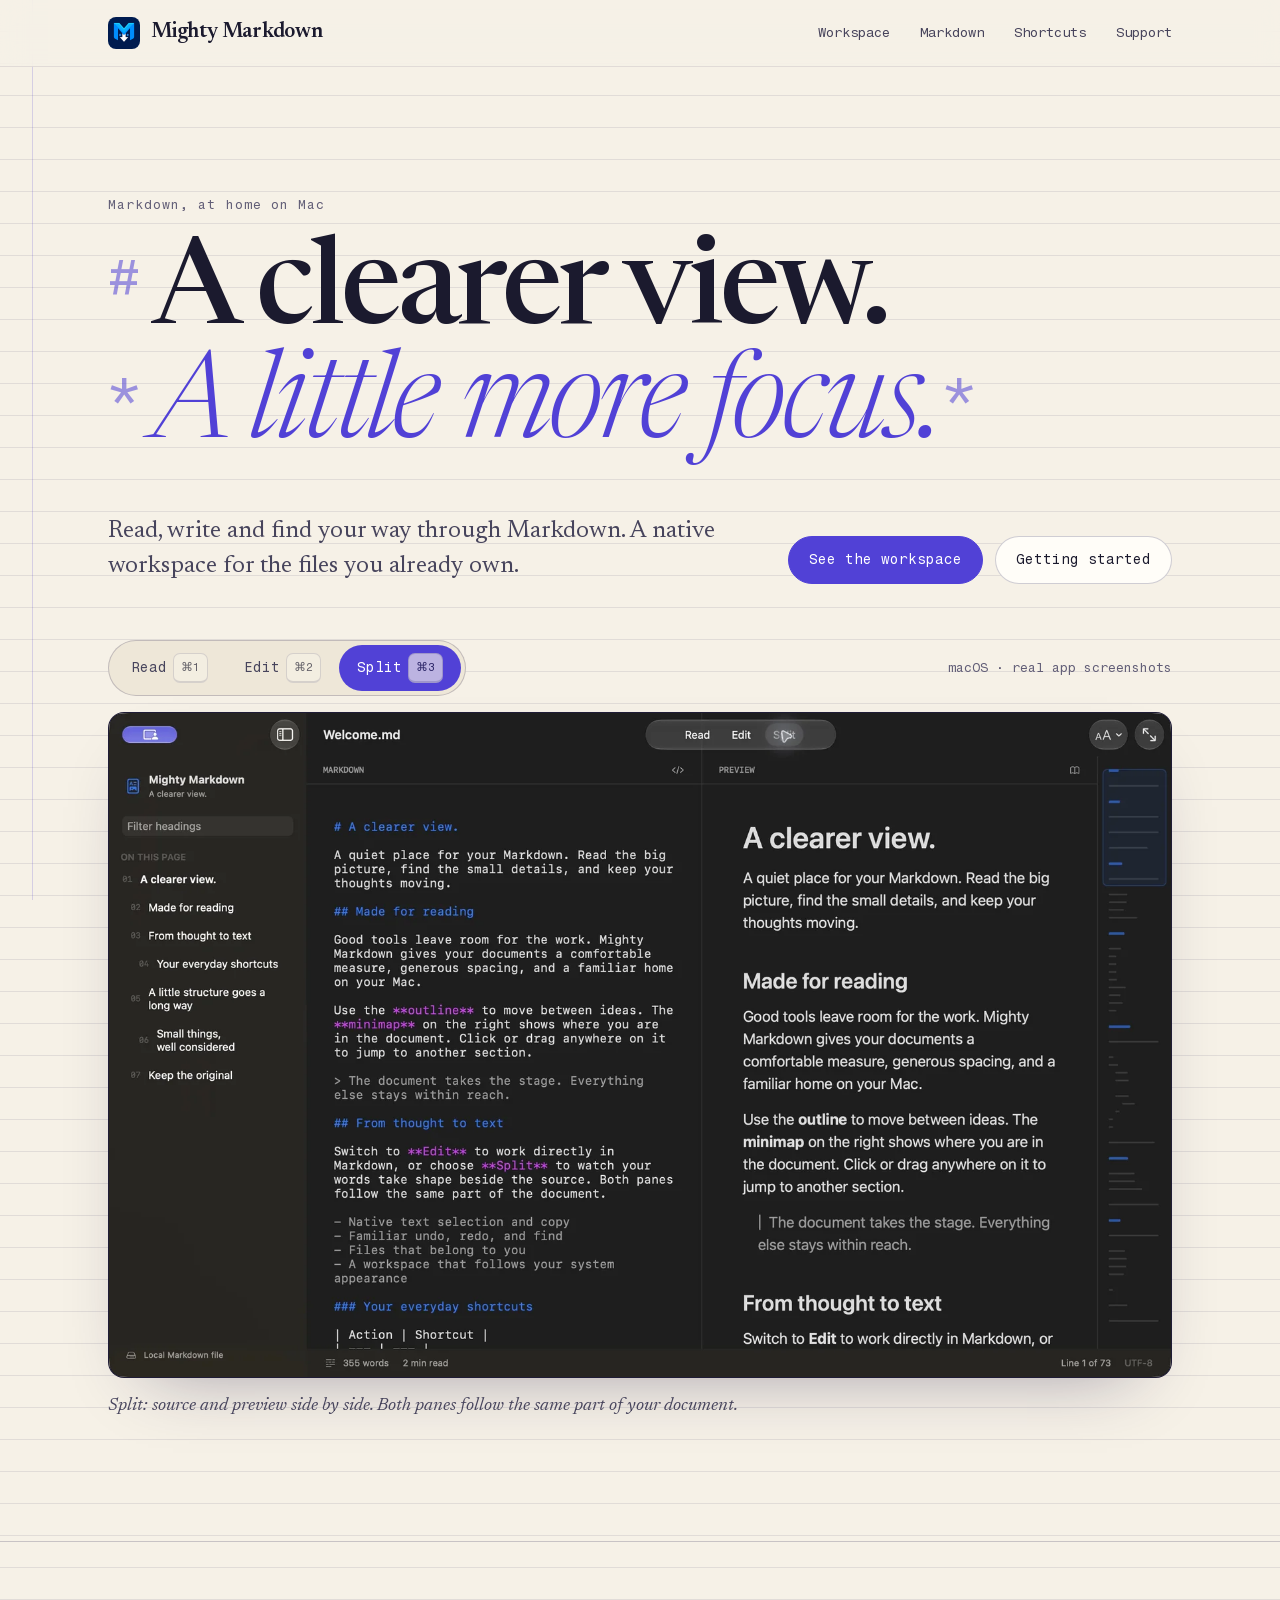
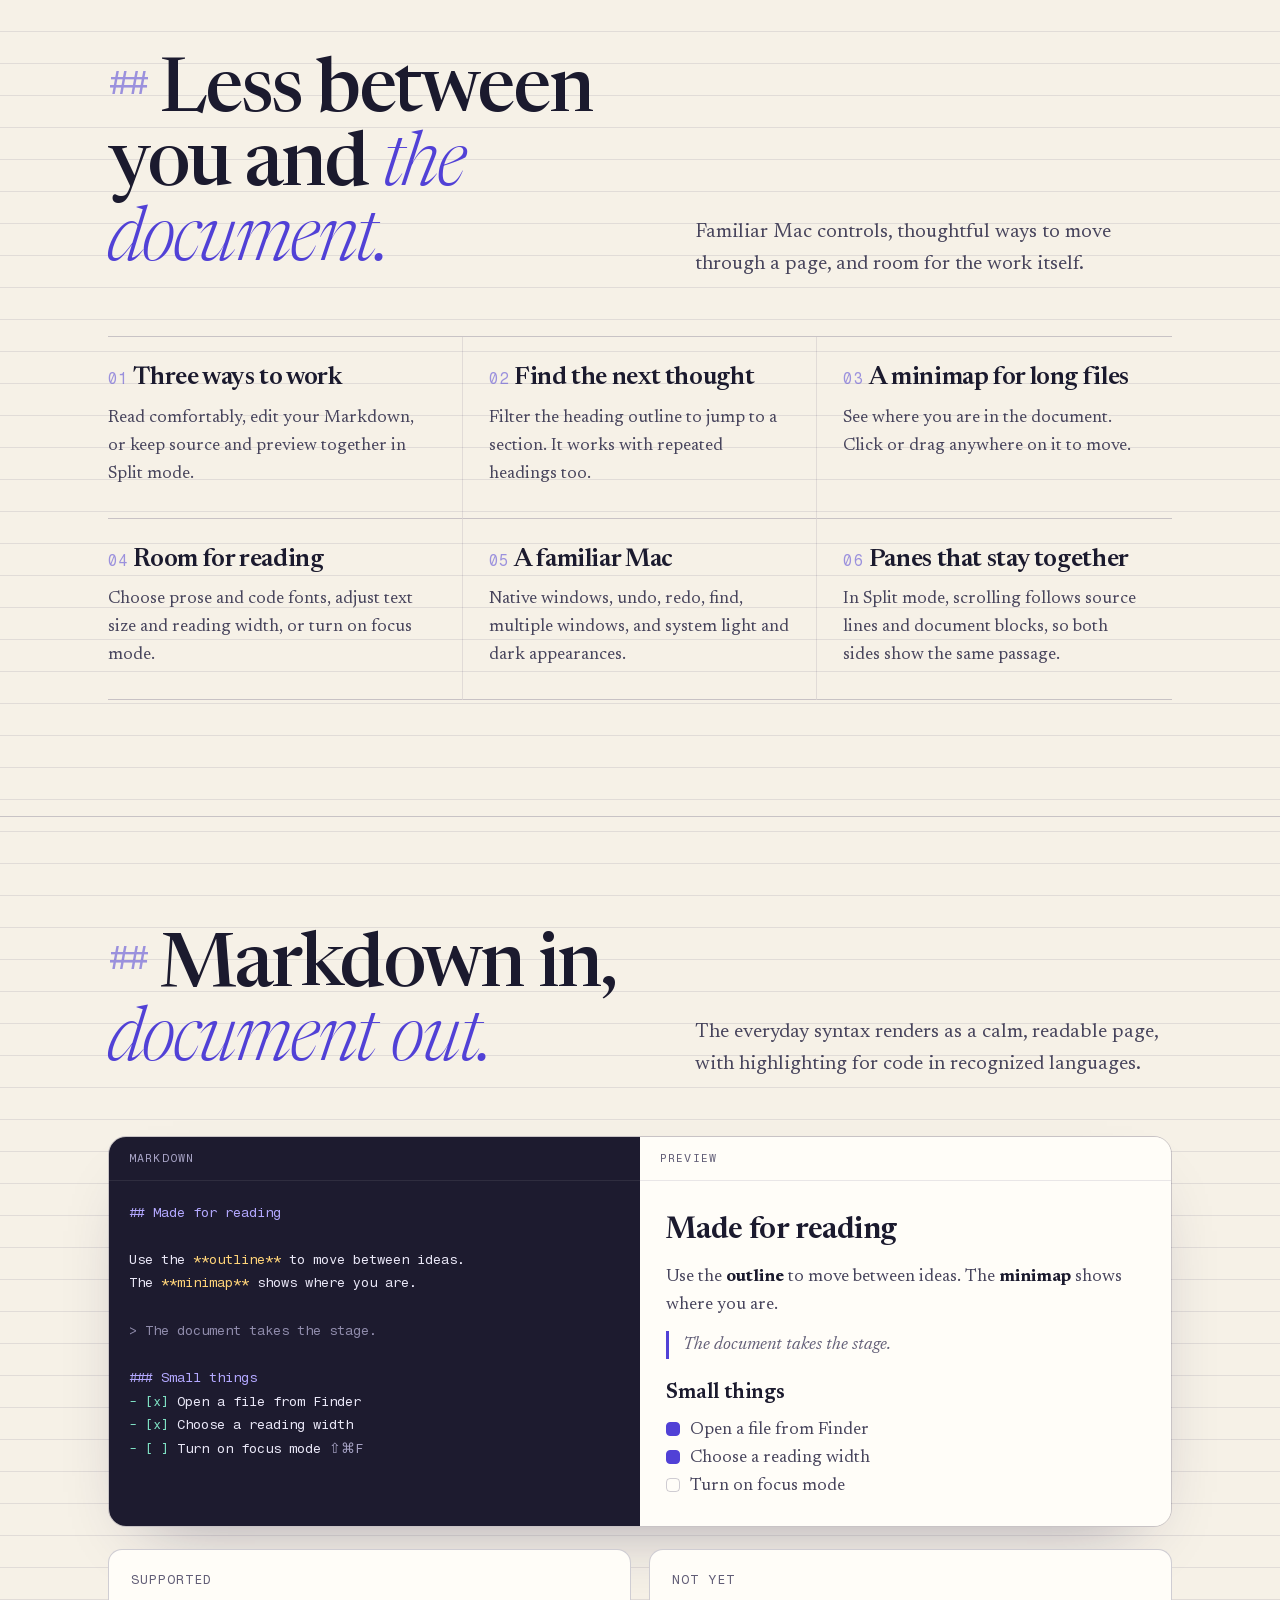
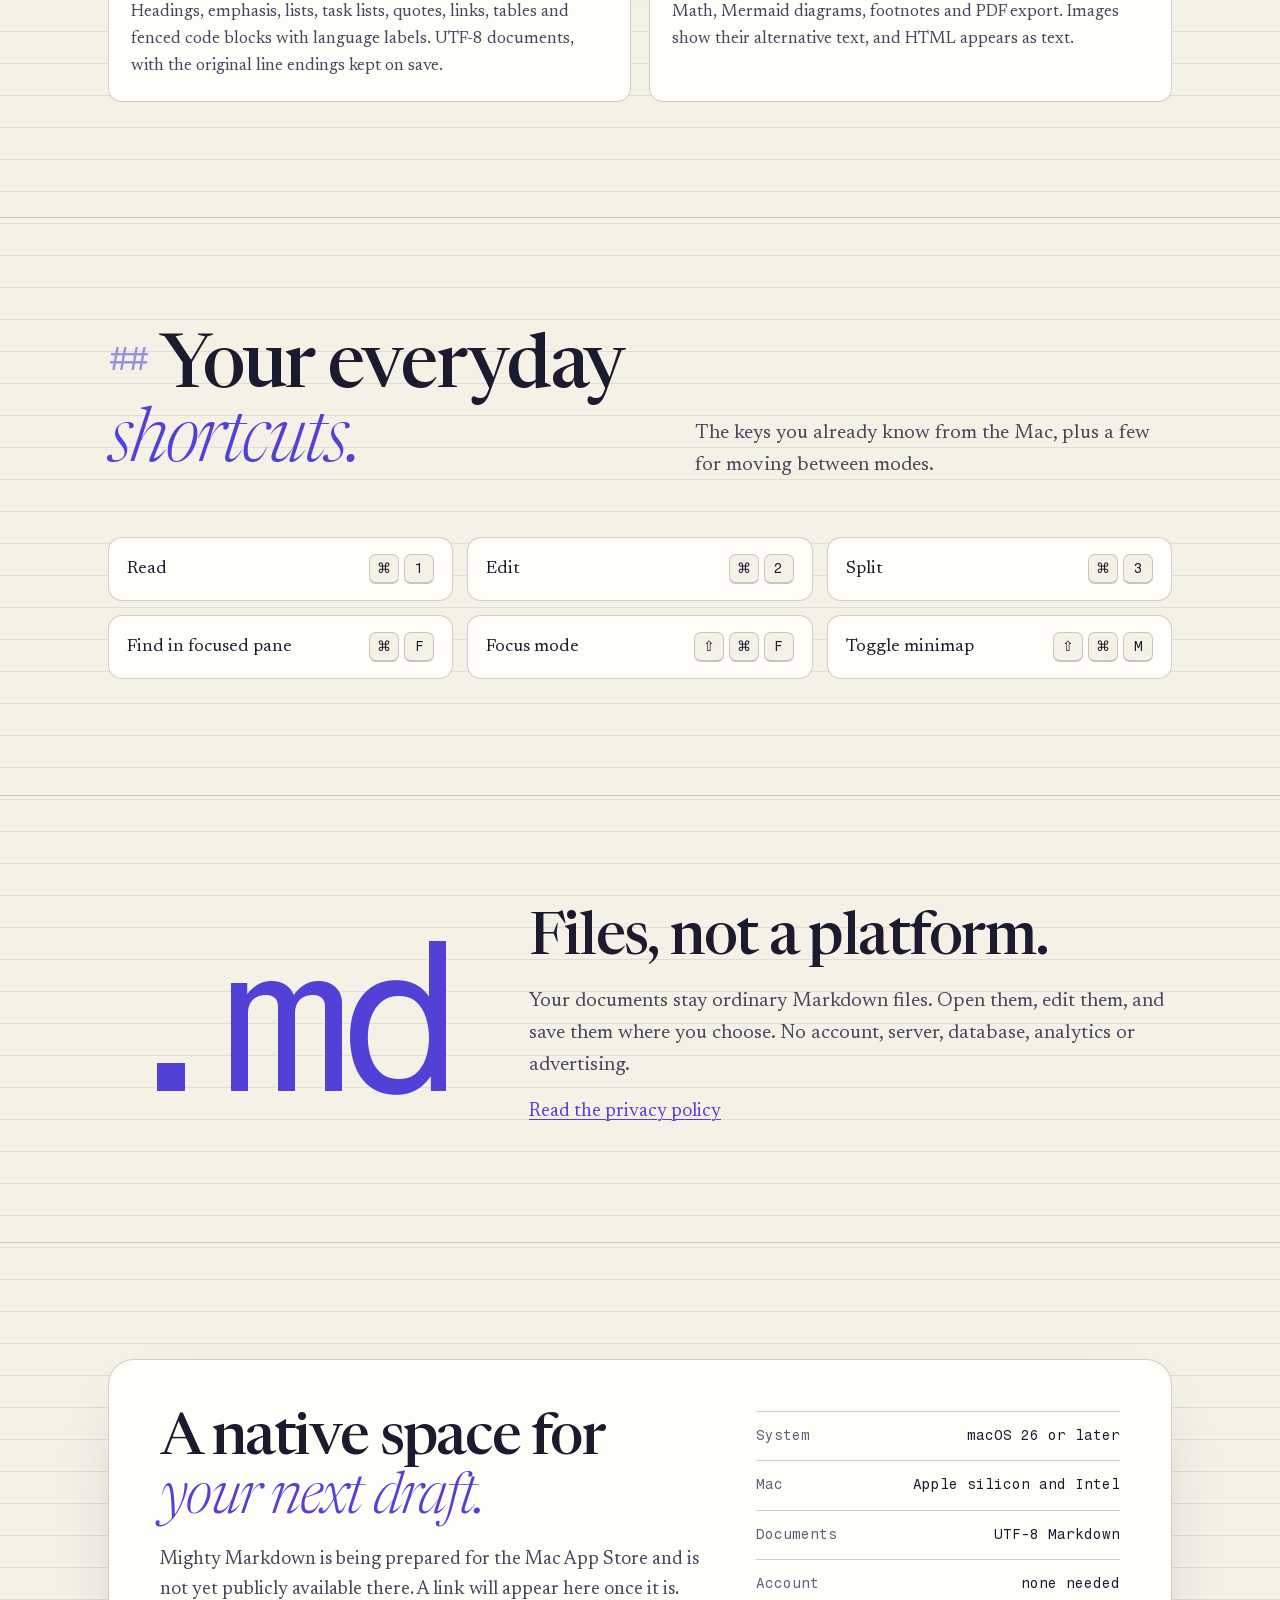
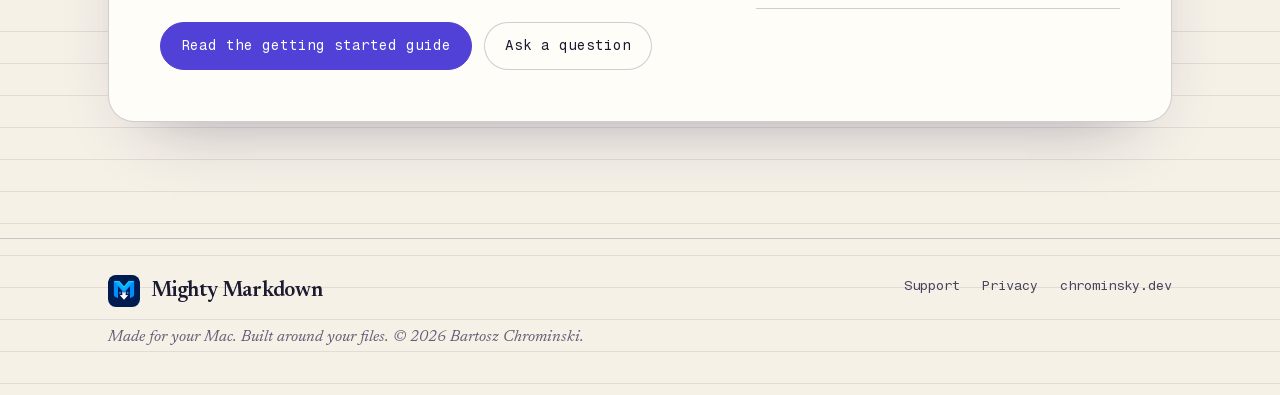
==== commit 0291012f: "Remove the website repository link from the footer Support and security links to the issue forms sta" ====
--- a/index.html
+++ b/index.html
@@ -8,13 +8,13 @@
 <meta name="theme-color" content="#121120" media="(prefers-color-scheme: dark)">
 <title>Mighty Markdown | A clearer view of your words</title>
 <meta name="description" content="A native Markdown reader and editor for macOS. Read, edit and navigate your files in Read, Edit and Split modes, with a heading outline and a minimap.">
-<link rel="canonical" href="https://chrominskyy.github.io/mighty-markdown-site/">
+<link rel="canonical" href="https://mightymarkdown.chrominsky.dev/">
 <meta property="og:type" content="website">
 <meta property="og:site_name" content="Mighty Markdown">
 <meta property="og:title" content="Mighty Markdown | A clearer view of your words">
 <meta property="og:description" content="A native Markdown reader and editor for macOS, with Read, Edit and Split modes, a heading outline and a minimap.">
-<meta property="og:url" content="https://chrominskyy.github.io/mighty-markdown-site/">
-<meta property="og:image" content="https://chrominskyy.github.io/mighty-markdown-site/assets/og-image.png">
+<meta property="og:url" content="https://mightymarkdown.chrominsky.dev/">
+<meta property="og:image" content="https://mightymarkdown.chrominsky.dev/assets/og-image.png">
 <meta property="og:image:width" content="1200">
 <meta property="og:image:height" content="630">
 <meta property="og:image:alt" content="Mighty Markdown. A clearer view.">
@@ -209,7 +209,6 @@
     <nav class="footer-links" aria-label="Footer">
       <a href="support.html">Support</a>
       <a href="privacy.html">Privacy</a>
-      <a href="https://github.com/Chrominskyy/mighty-markdown-site">GitHub</a>
       <a href="https://chrominsky.dev">chrominsky.dev</a>
     </nav>
   </div>
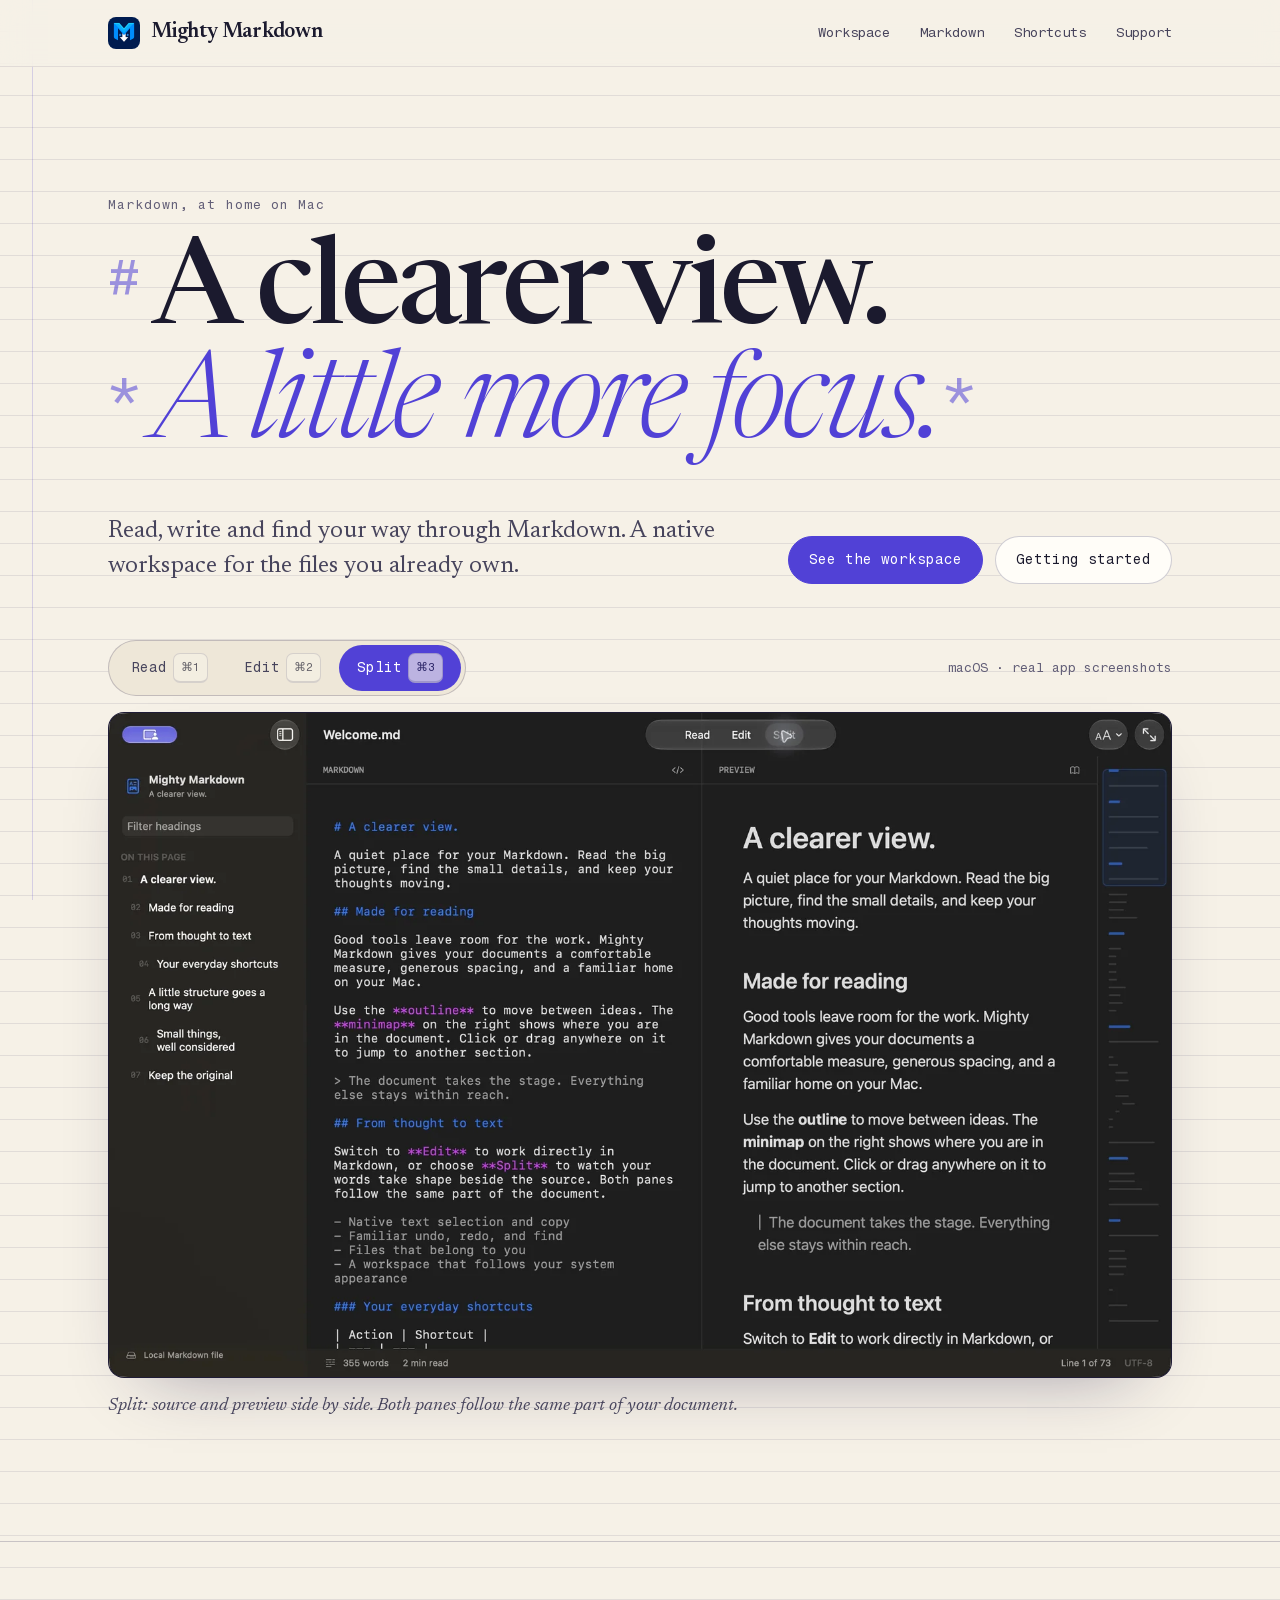
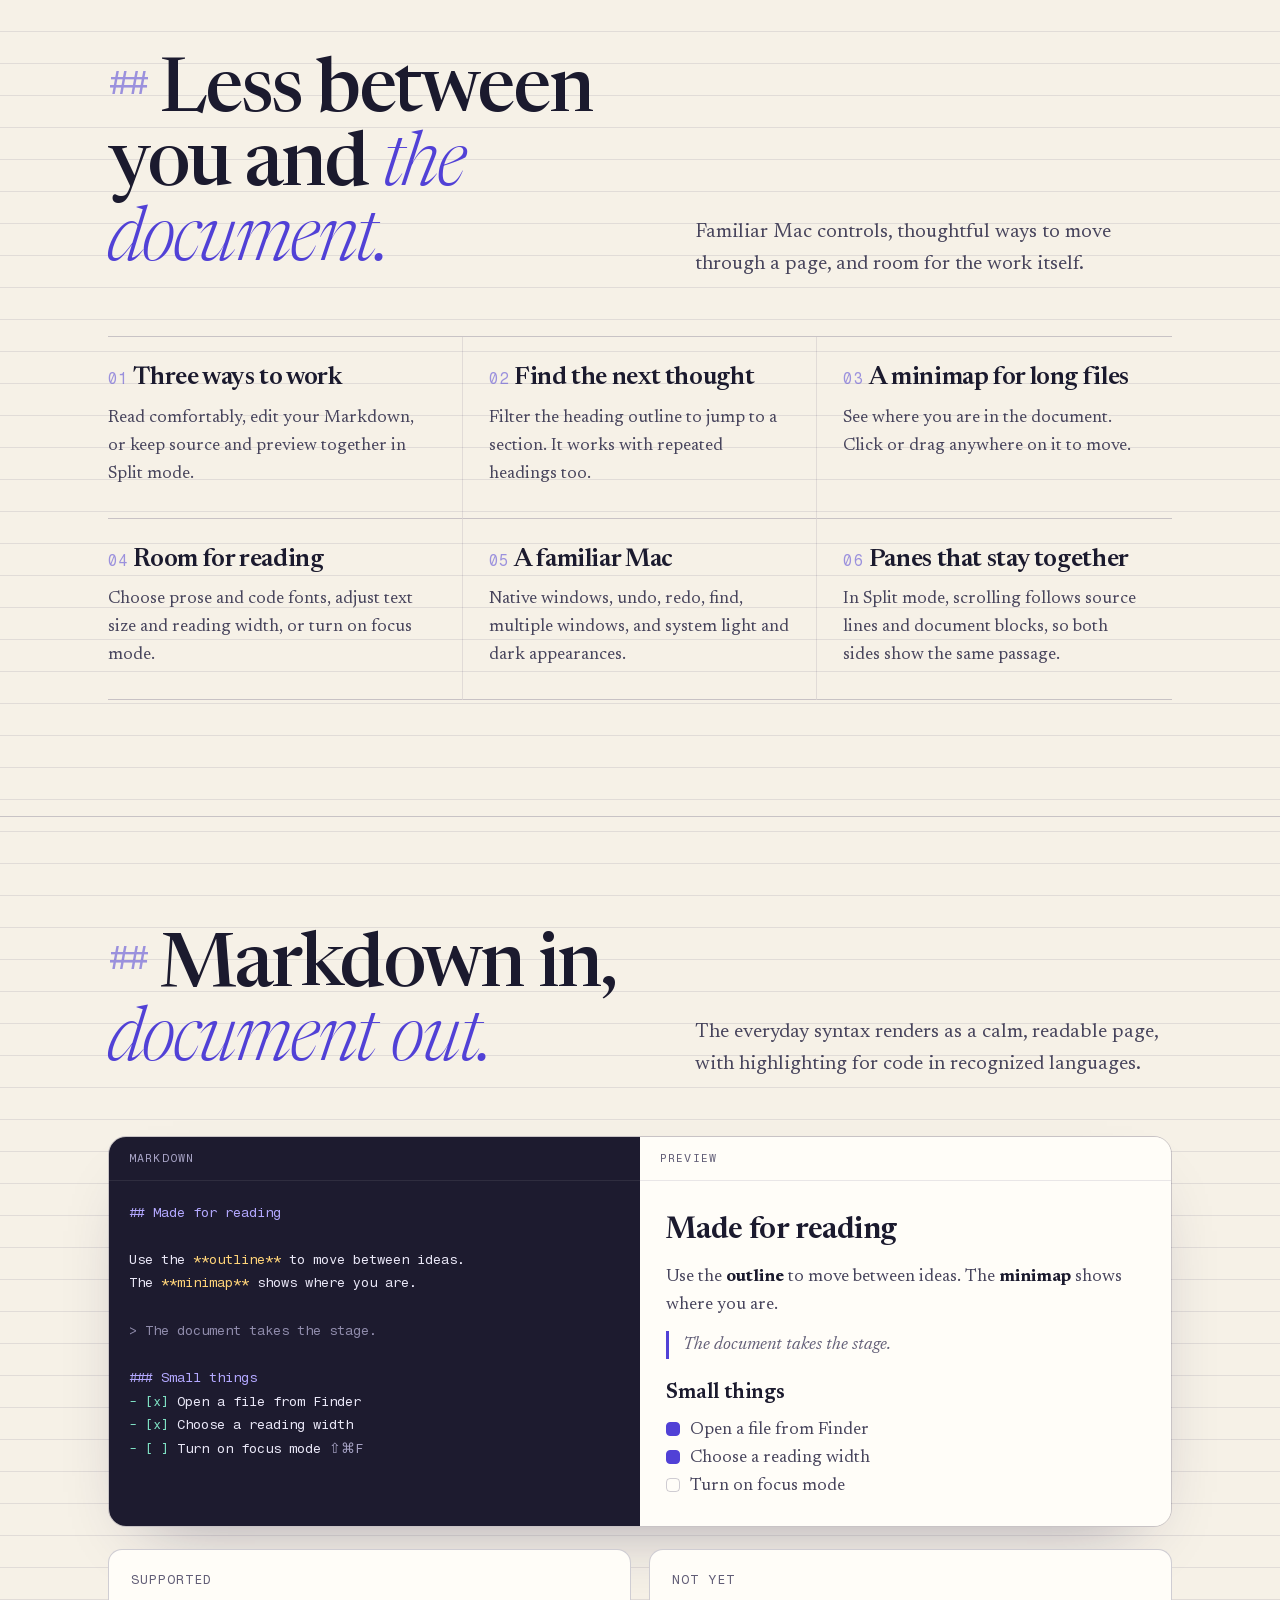
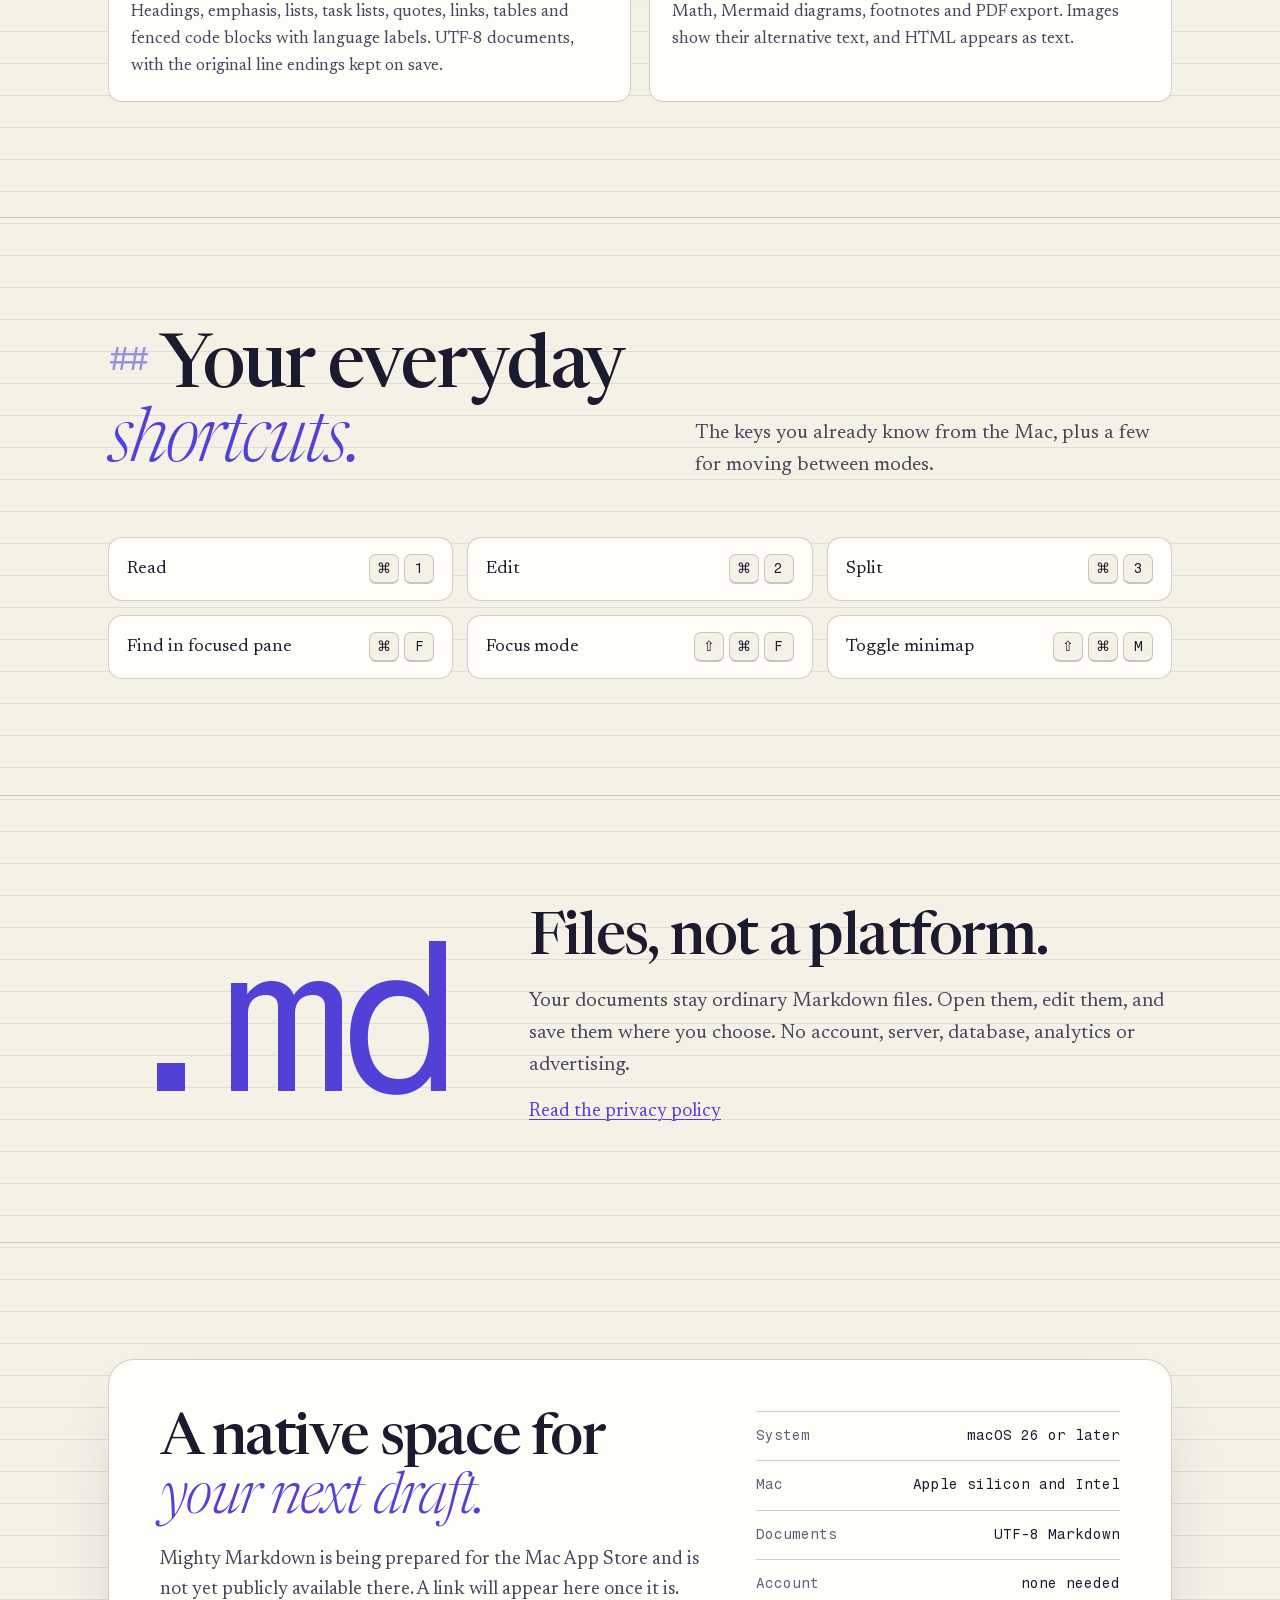
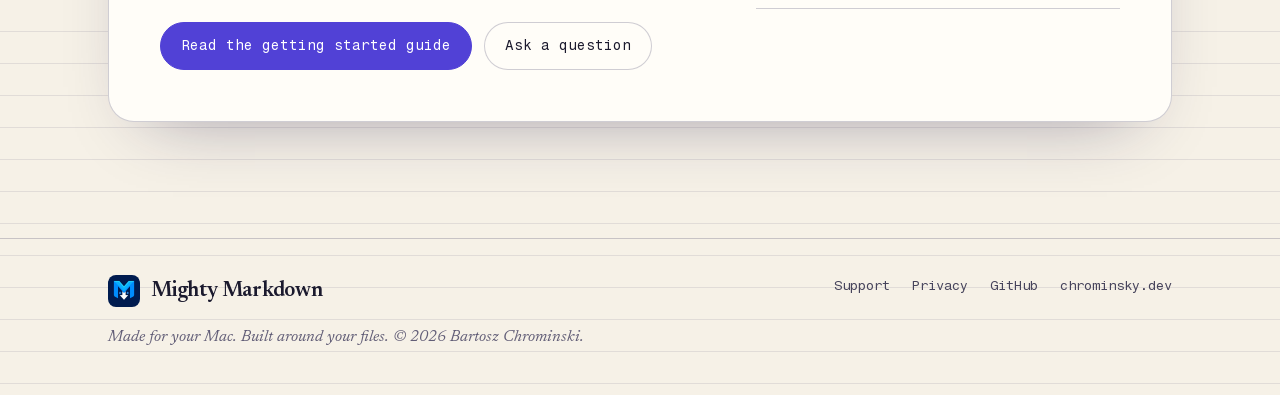
==== commit 719150d6: "fix(seo): canonical, sitemap and robots on mightymarkdown.chrominsky.dev; 404 page; markdown markers" ====
--- a/index.html
+++ b/index.html
@@ -50,8 +50,8 @@
     <div class="wrap">
       <p class="eyebrow rise" style="--d:0">Markdown, at home on Mac</p>
       <h1 id="hero-h">
-        <span class="line rise" style="--d:1"><span class="mk" aria-hidden="true">#</span>A clearer view.</span>
-        <span class="line rise" style="--d:2"><span class="mk" aria-hidden="true">*</span><em>A little more focus.</em><span class="mk close" aria-hidden="true">*</span></span>
+        <span class="line rise" style="--d:1"><span class="mk" data-mk="#" aria-hidden="true"></span>A clearer view.</span>
+        <span class="line rise" style="--d:2"><span class="mk" data-mk="*" aria-hidden="true"></span><em>A little more focus.</em><span class="mk close" data-mk="*" aria-hidden="true"></span></span>
       </h1>
       <div class="hero-foot rise" style="--d:3">
         <p>Read, write and find your way through Markdown. A native workspace for the files you already own.</p>
@@ -209,6 +209,7 @@
     <nav class="footer-links" aria-label="Footer">
       <a href="support.html">Support</a>
       <a href="privacy.html">Privacy</a>
+      <a href="https://github.com/Chrominskyy/mighty-markdown-site">GitHub</a>
       <a href="https://chrominsky.dev">chrominsky.dev</a>
     </nav>
   </div>
--- a/assets/site.css
+++ b/assets/site.css
@@ -73,6 +73,7 @@
 .skip:focus { left: 8px; }
 .wrap { width: 100%; max-width: var(--max); margin: 0 auto; padding: 0 var(--gutter); }
 code, kbd { font-family: var(--mono); font-size: .8em; }
+.mk[data-mk]::before { content: attr(data-mk); }
 .mk { color: var(--mark); font-family: var(--mono); font-weight: 400; font-style: normal; letter-spacing: 0; }
 
 /* ---------- header ---------- */
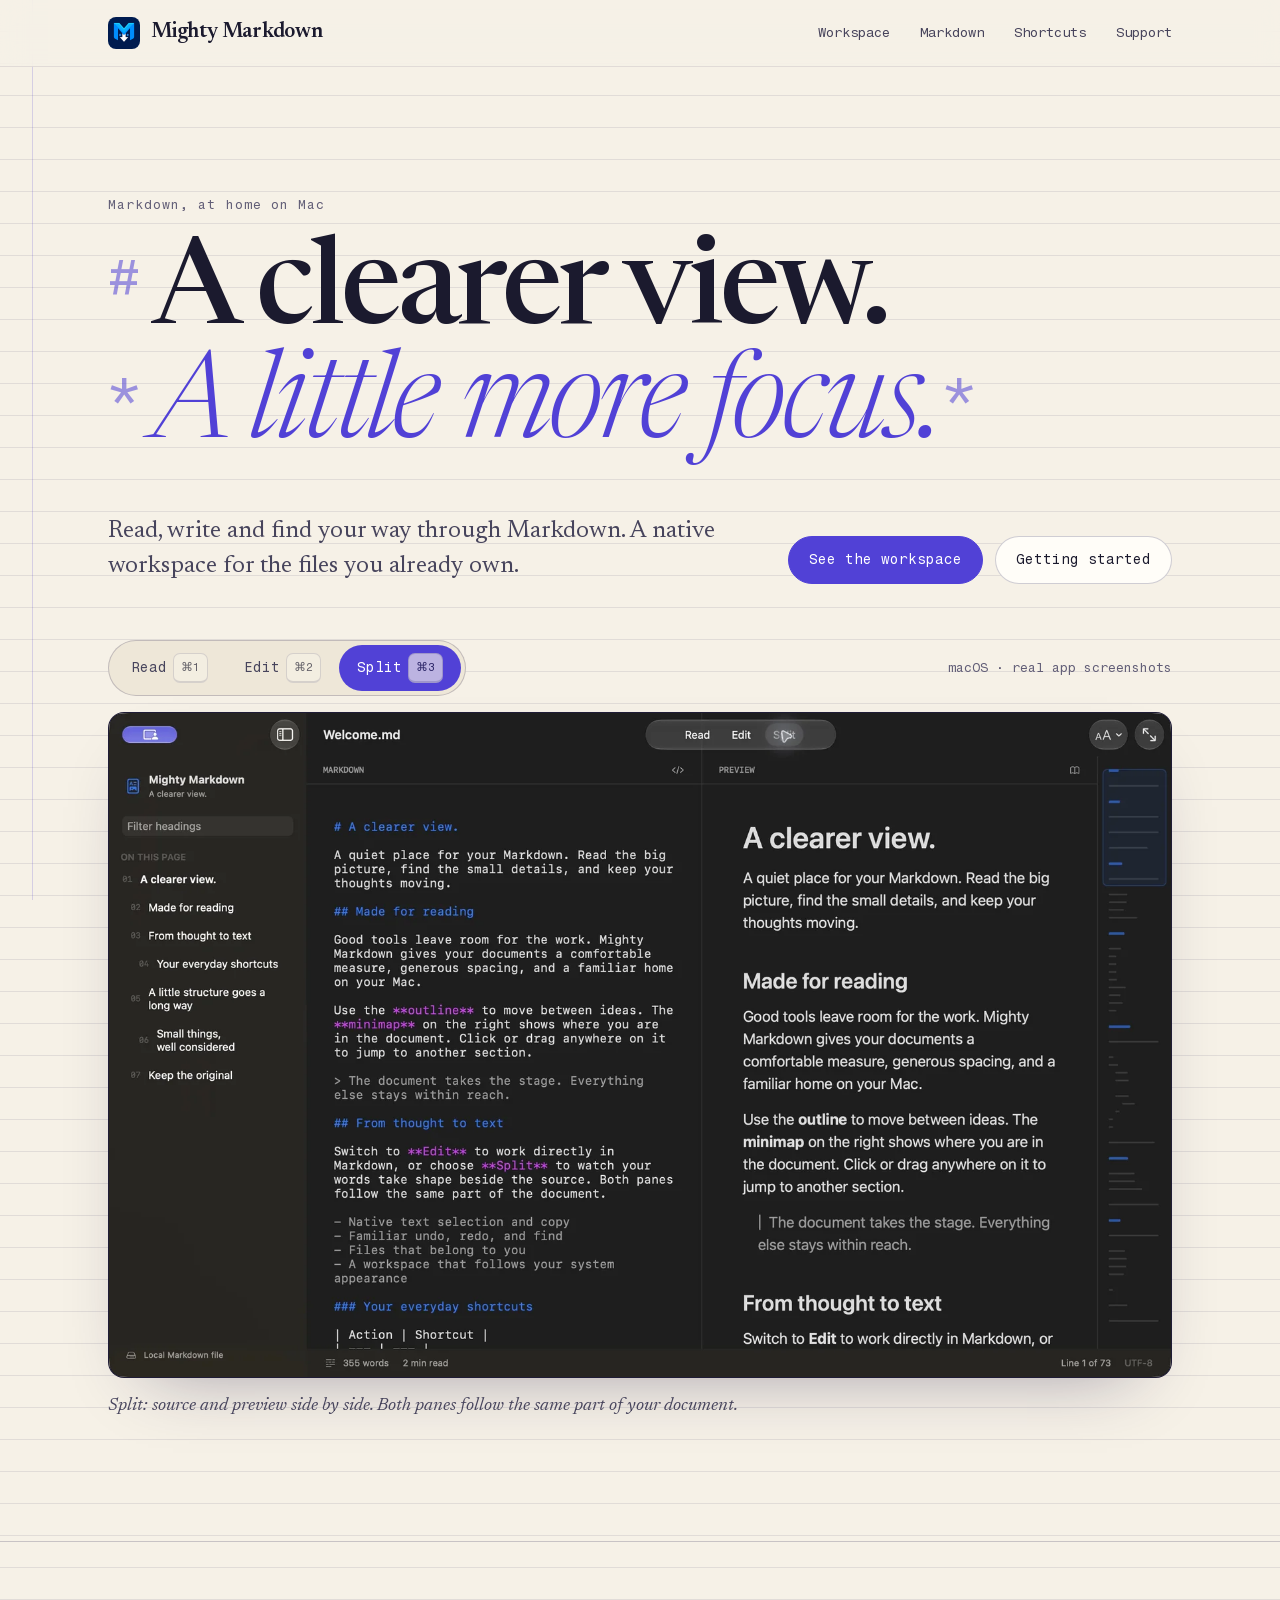
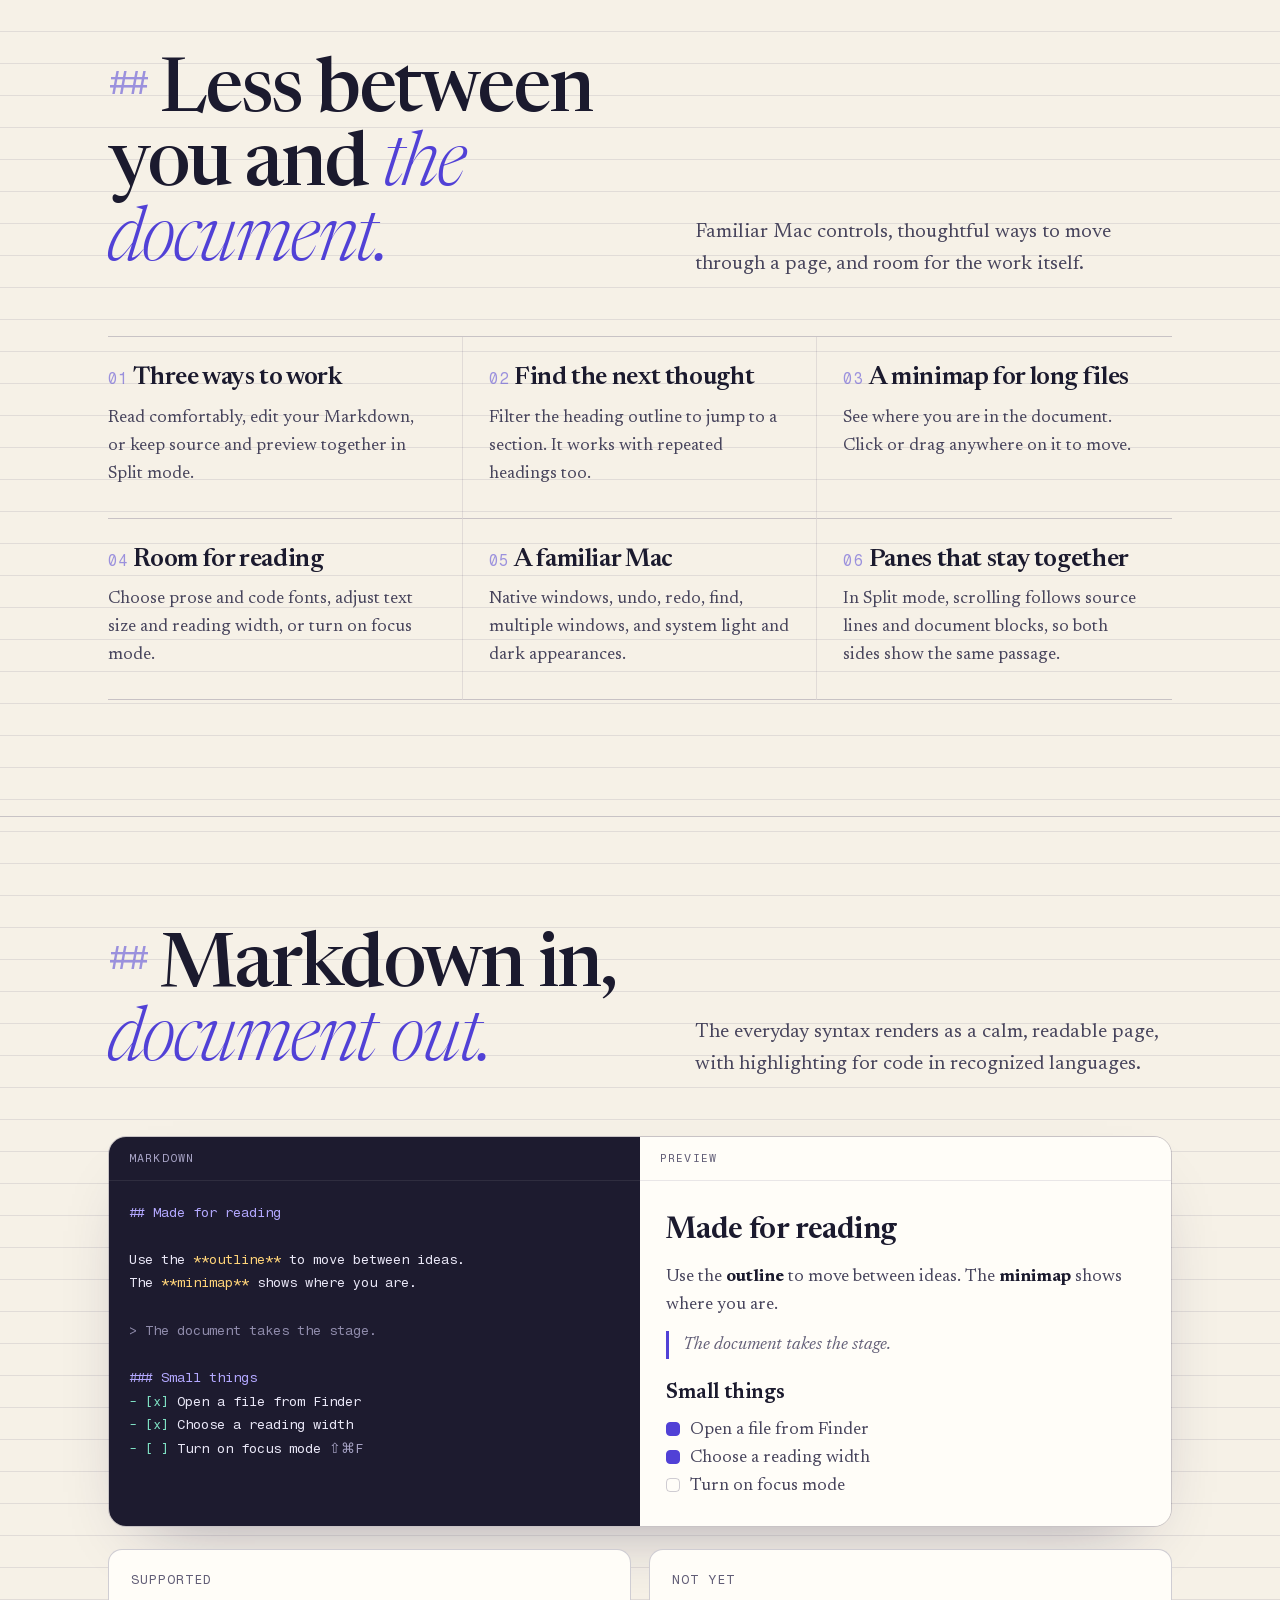
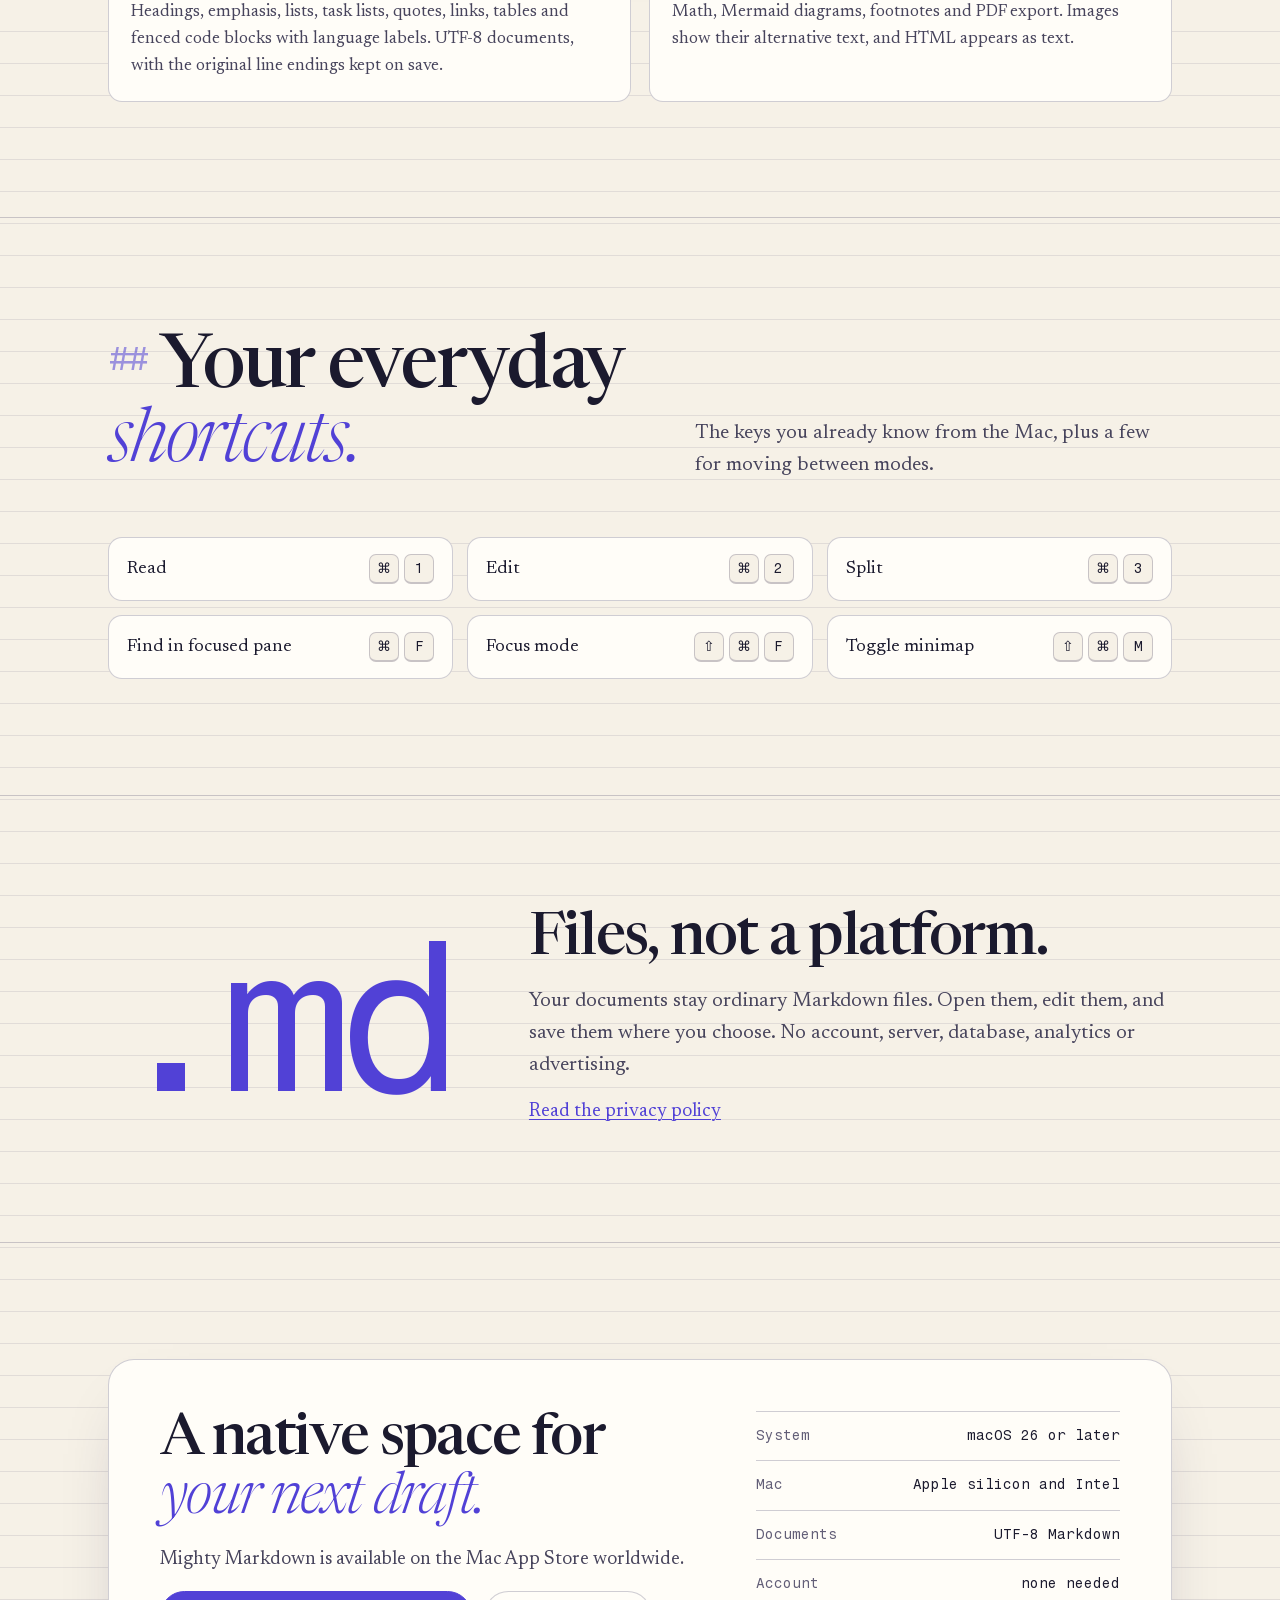
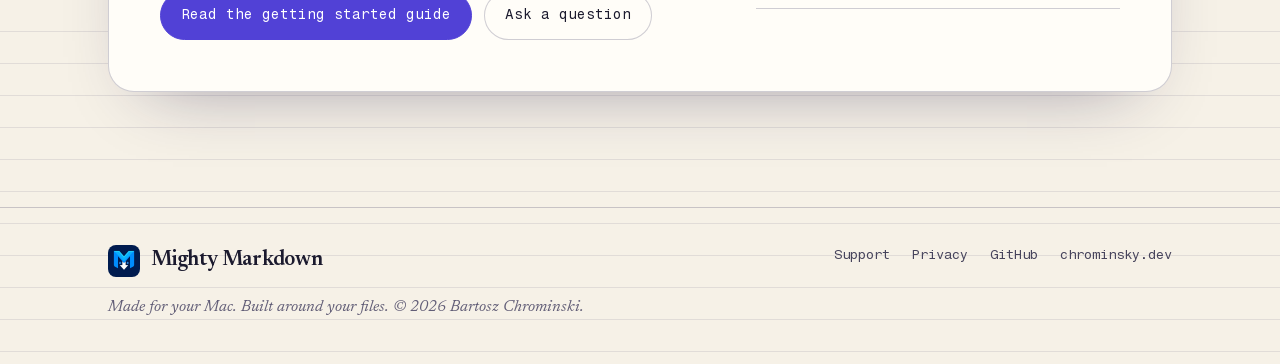
==== commit 7b03e2ef: "Mark DevPulse and Mighty Markdown as available on the Mac App Store Co-Authored-By: Claude Opus 5.5 " ====
--- a/index.html
+++ b/index.html
@@ -26,6 +26,22 @@
 <link rel="stylesheet" href="assets/site.css">
 <script>document.documentElement.classList.remove("no-js")</script>
 <script src="assets/site.js" defer></script>
+<script type="application/ld+json">
+{
+  "@context": "https://schema.org",
+  "@type": "WebSite",
+  "name": "Mighty Markdown",
+  "url": "https://mightymarkdown.chrominsky.dev/",
+  "description": "A native Markdown reader and editor for macOS. Read, edit and navigate your files in Read, Edit and Split modes, with a heading outline and a minimap.",
+  "inLanguage": "en",
+  "author": {
+    "@type": "Person",
+    "@id": "https://chrominsky.dev/#person",
+    "name": "Bartosz Chrominski",
+    "url": "https://chrominsky.dev/"
+  }
+}
+</script>
 </head>
 <body>
 <a class="skip" href="#main">Skip to content</a>
@@ -183,7 +199,7 @@
       <div class="release">
         <div>
           <h2 id="get-h">A native space for <em>your next draft.</em></h2>
-          <p>Mighty Markdown is being prepared for the Mac App Store and is not yet publicly available there. A link will appear here once it is.</p>
+          <p>Mighty Markdown is available on the Mac App Store worldwide.</p>
           <div class="cta-row">
             <a class="button primary" href="support.html">Read the getting started guide</a>
             <a class="button" href="https://github.com/Chrominskyy/mighty-markdown-site/issues/new/choose">Ask a question</a>
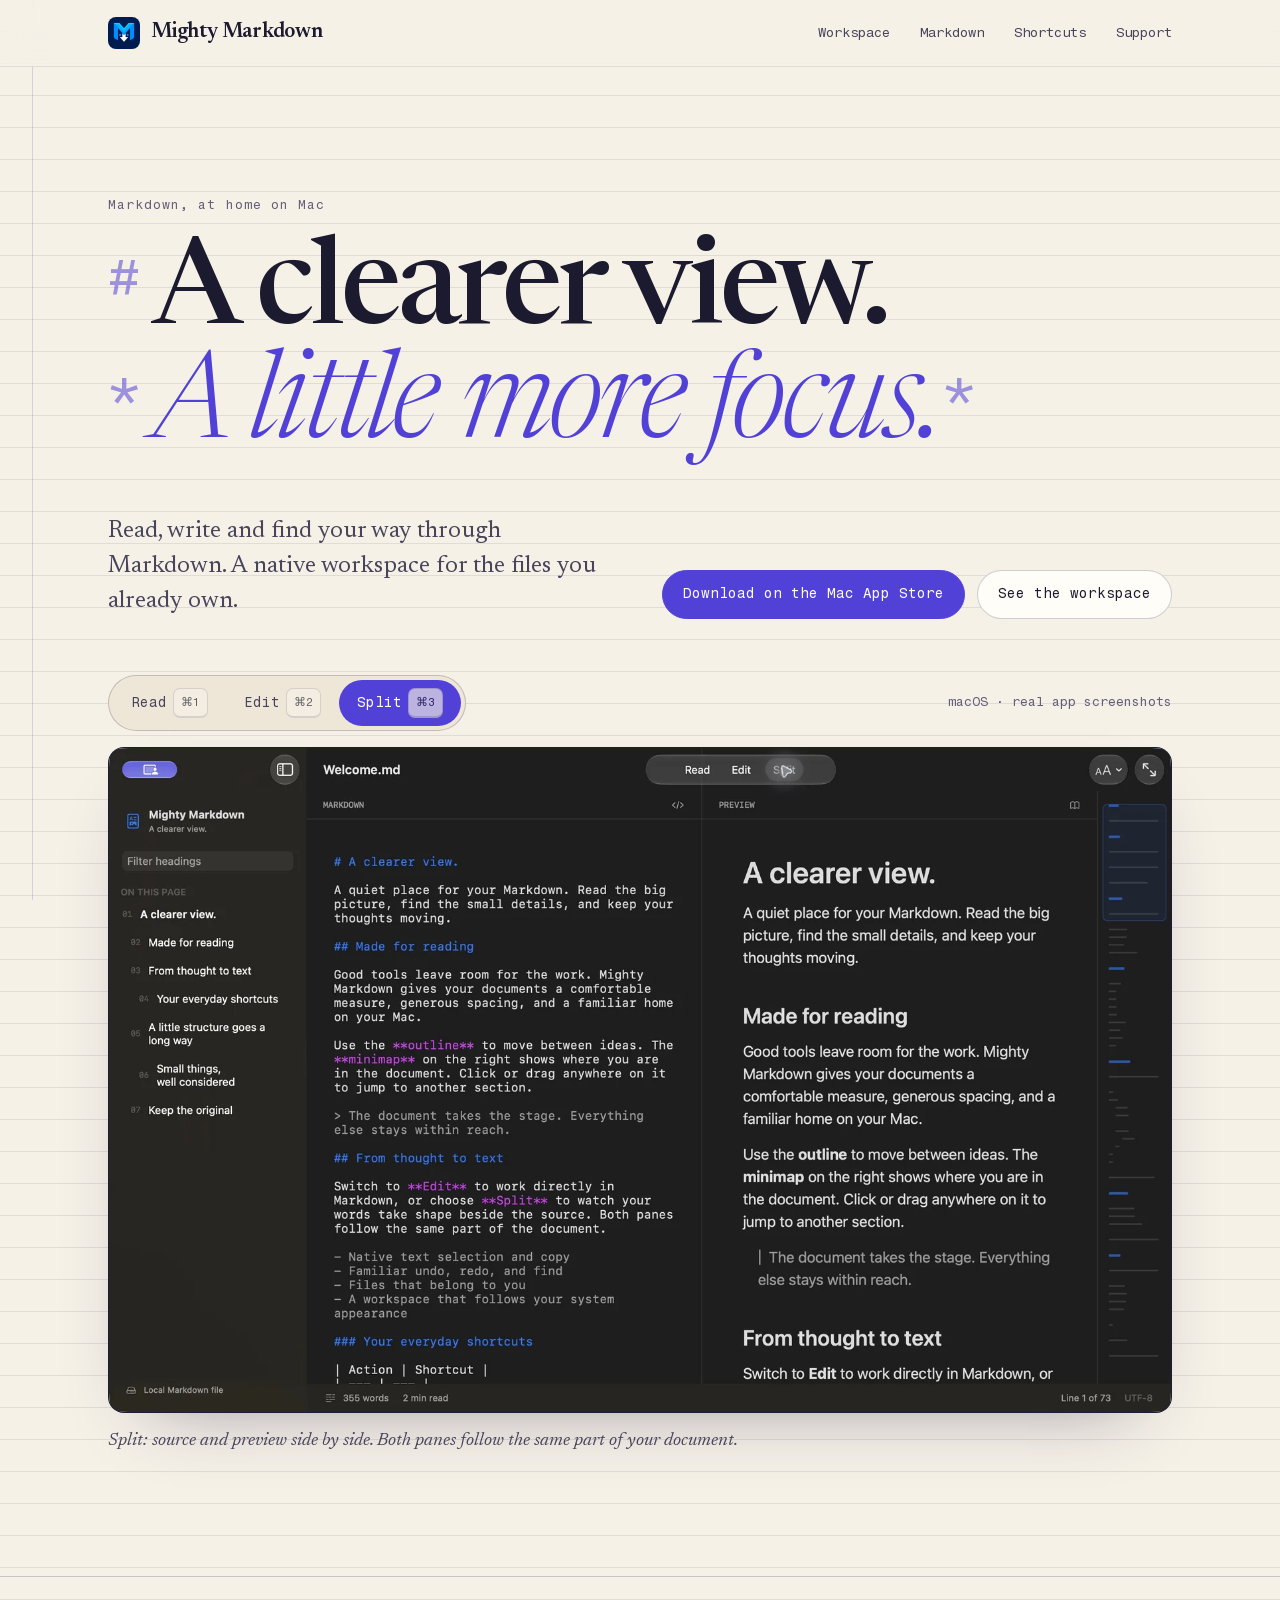
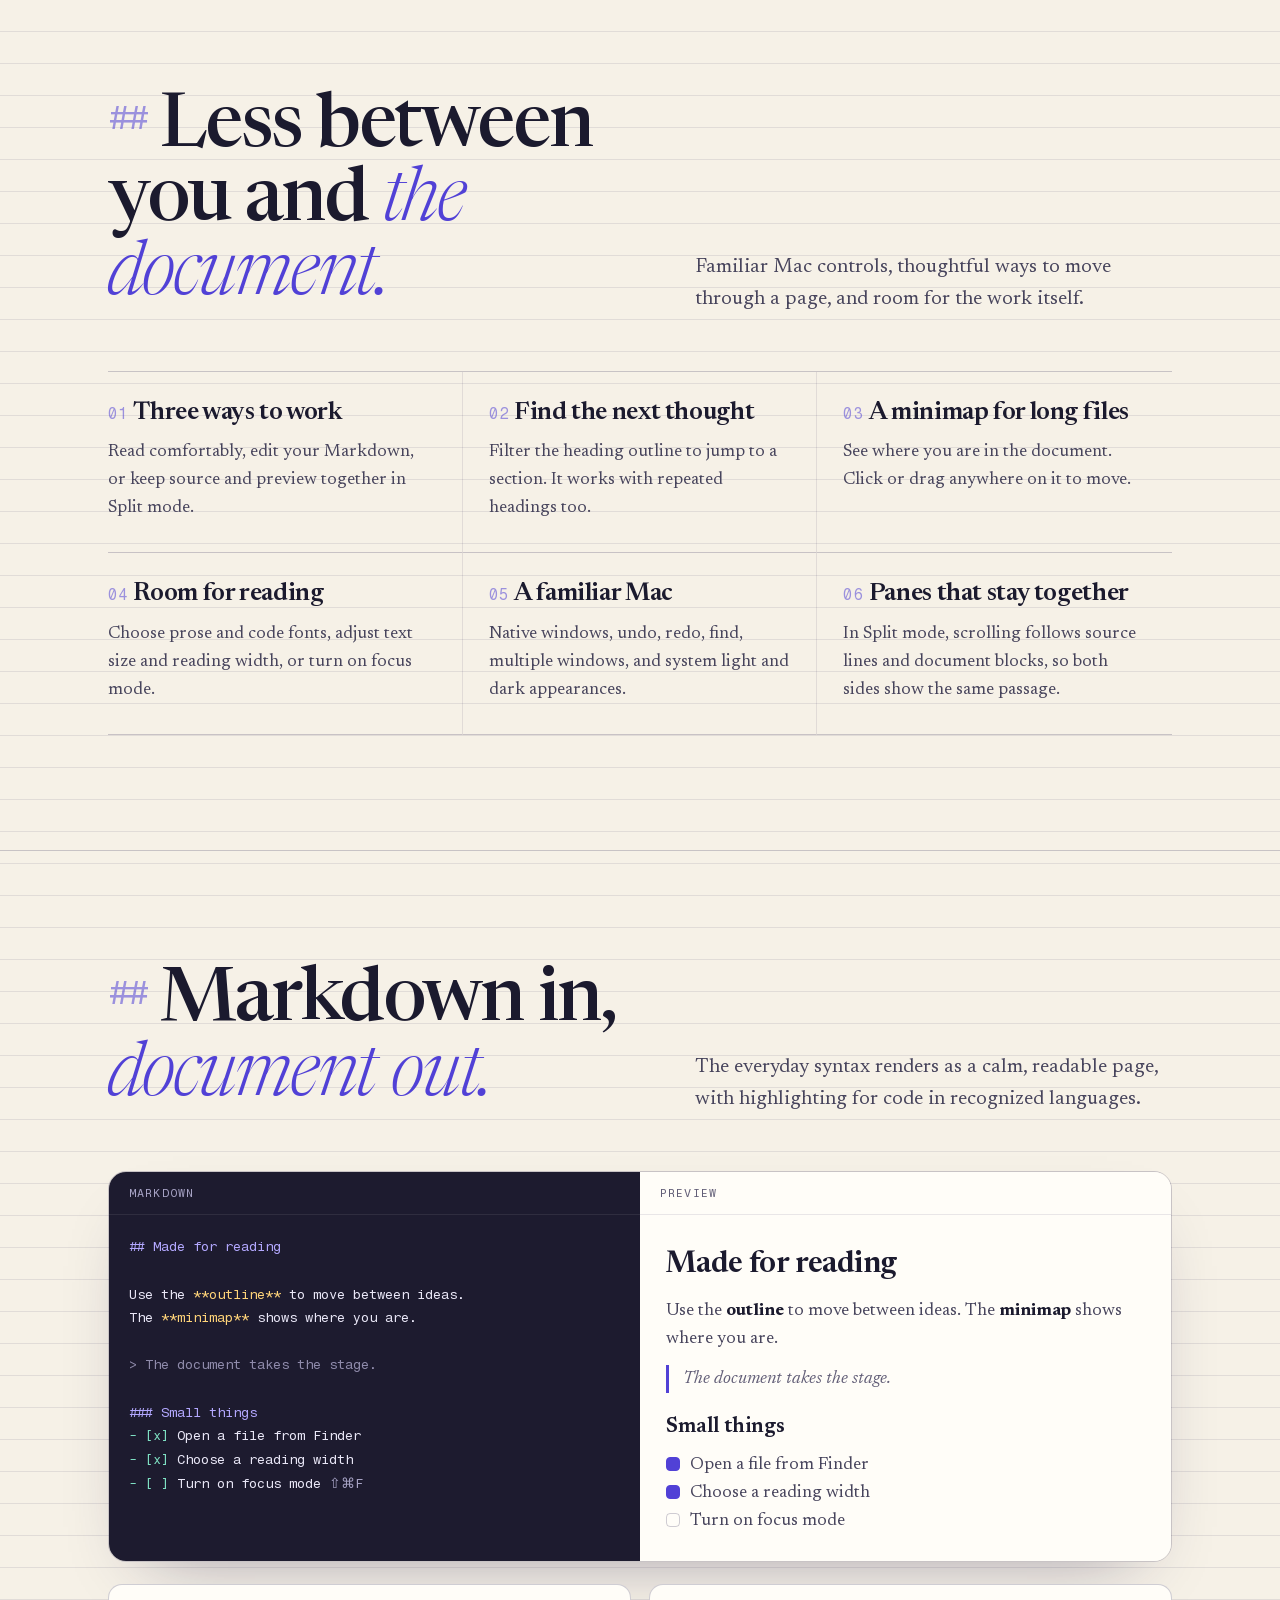
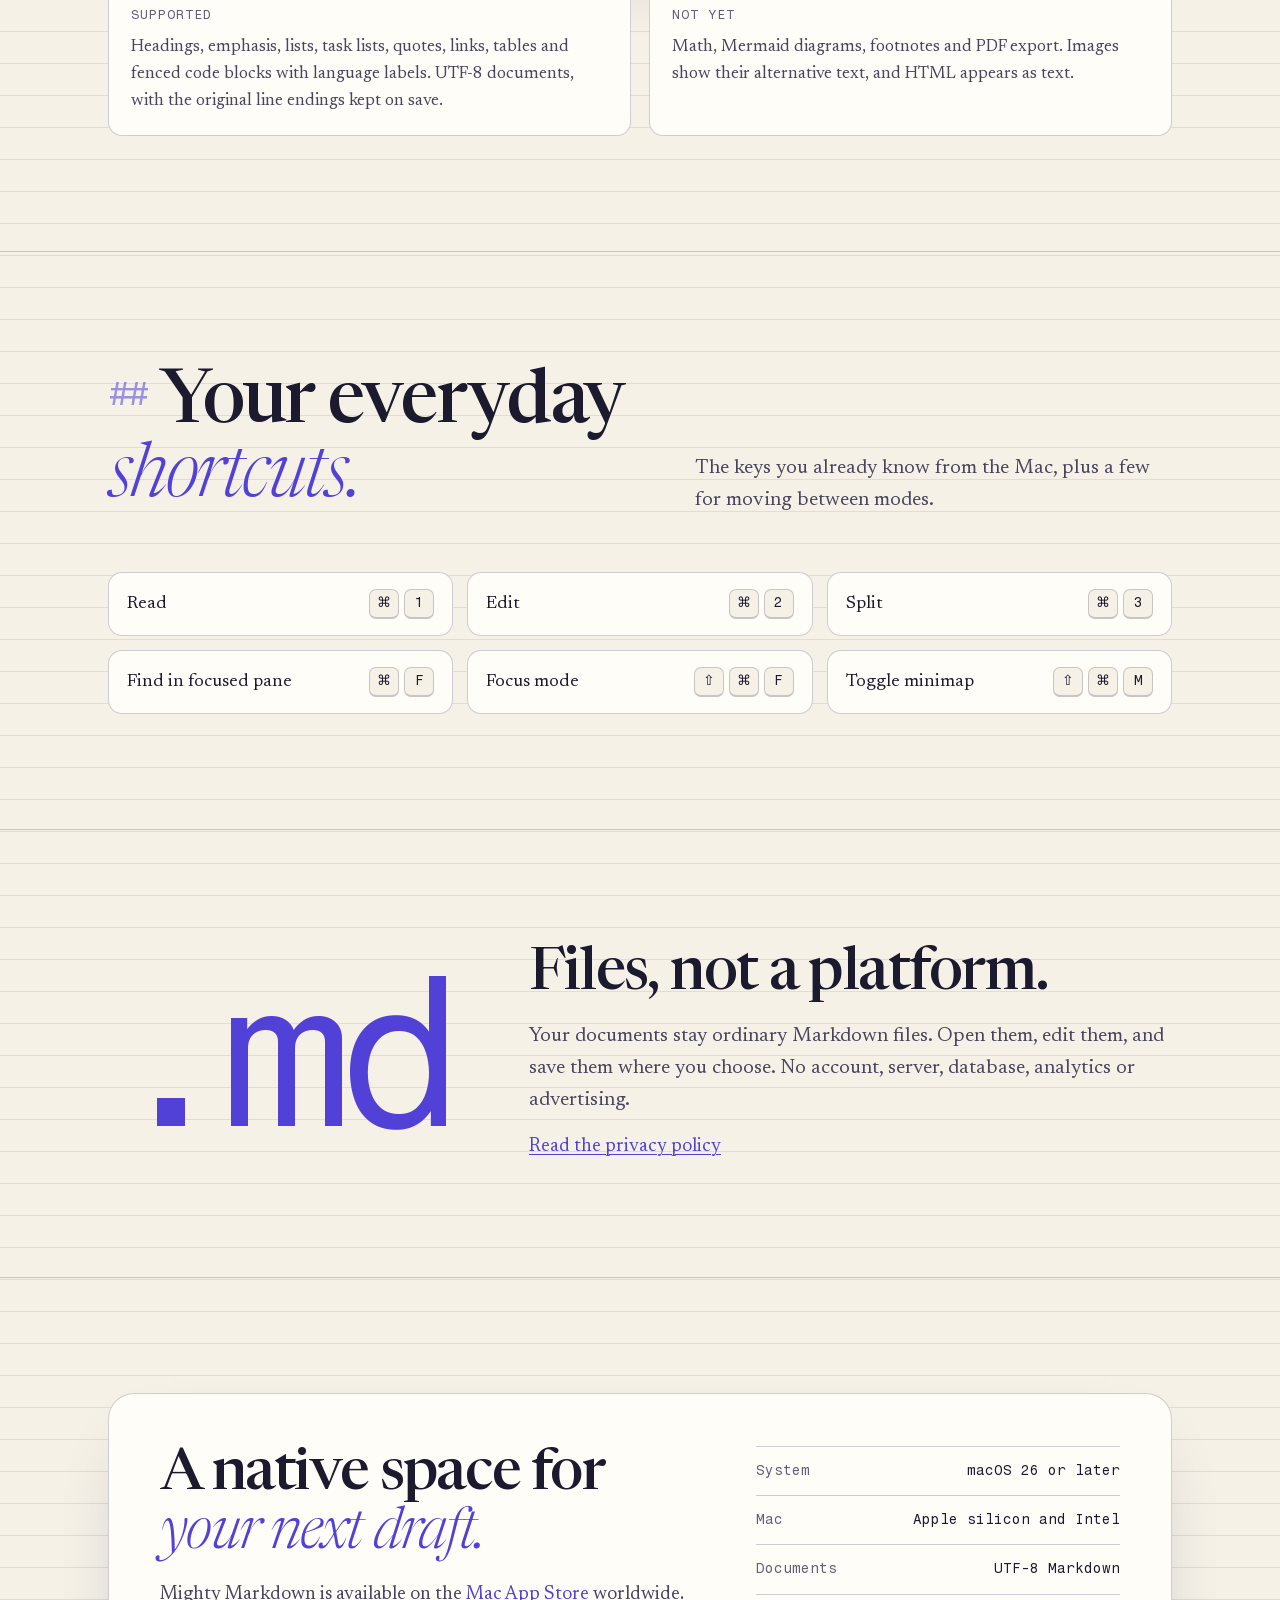
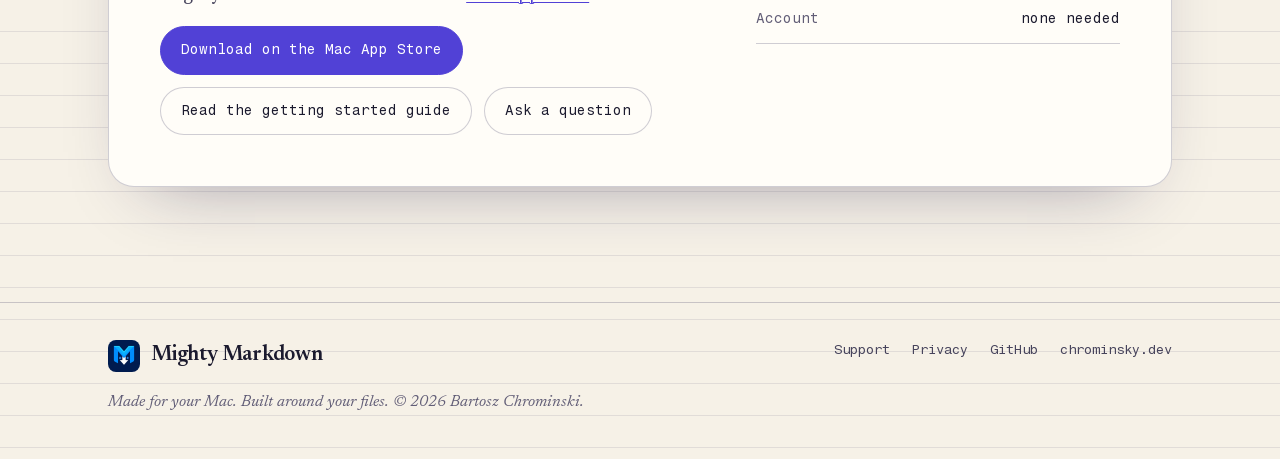
==== commit b8f95a5b: "Add Mac App Store links Co-Authored-By: Claude Opus 5.5 <noreply@anthropic.com> Claude-Session: http" ====
--- a/index.html
+++ b/index.html
@@ -72,9 +72,9 @@
       <div class="hero-foot rise" style="--d:3">
         <p>Read, write and find your way through Markdown. A native workspace for the files you already own.</p>
         <div class="cta-row">
-          <a class="button primary" href="#workspace">See the workspace</a>
-          <a class="button" href="support.html">Getting started</a>
-        </div>
+          <a class="button primary" href="https://apps.apple.com/app/id6825073540?mt=12" rel="noopener">Download on the Mac App Store</a>
+          <a class="button" href="#workspace">See the workspace</a>
+                  </div>
       </div>
     </div>
   </section>
@@ -199,9 +199,10 @@
       <div class="release">
         <div>
           <h2 id="get-h">A native space for <em>your next draft.</em></h2>
-          <p>Mighty Markdown is available on the Mac App Store worldwide.</p>
+          <p>Mighty Markdown is available on the <a href="https://apps.apple.com/app/id6825073540?mt=12" rel="noopener">Mac App Store</a> worldwide.</p>
           <div class="cta-row">
-            <a class="button primary" href="support.html">Read the getting started guide</a>
+            <a class="button primary" href="https://apps.apple.com/app/id6825073540?mt=12" rel="noopener">Download on the Mac App Store</a>
+            <a class="button" href="support.html">Read the getting started guide</a>
             <a class="button" href="https://github.com/Chrominskyy/mighty-markdown-site/issues/new/choose">Ask a question</a>
           </div>
         </div>
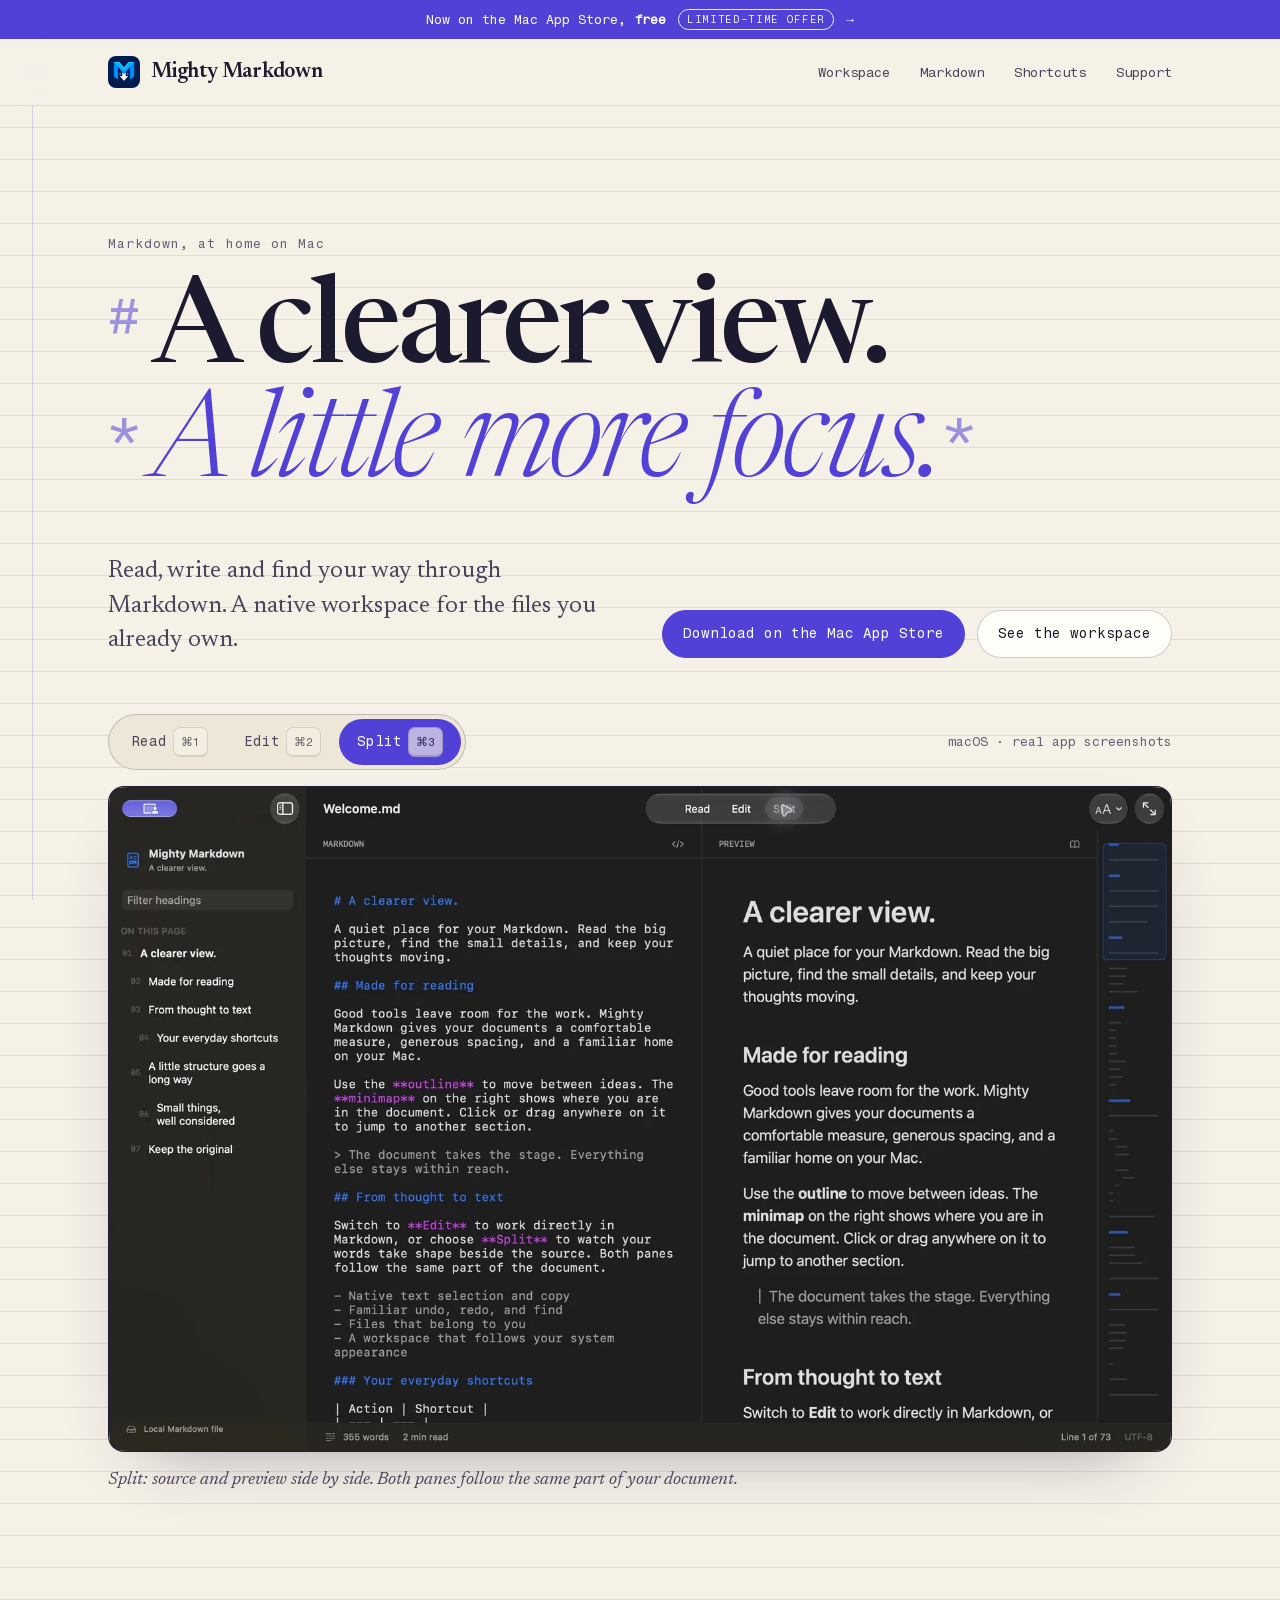
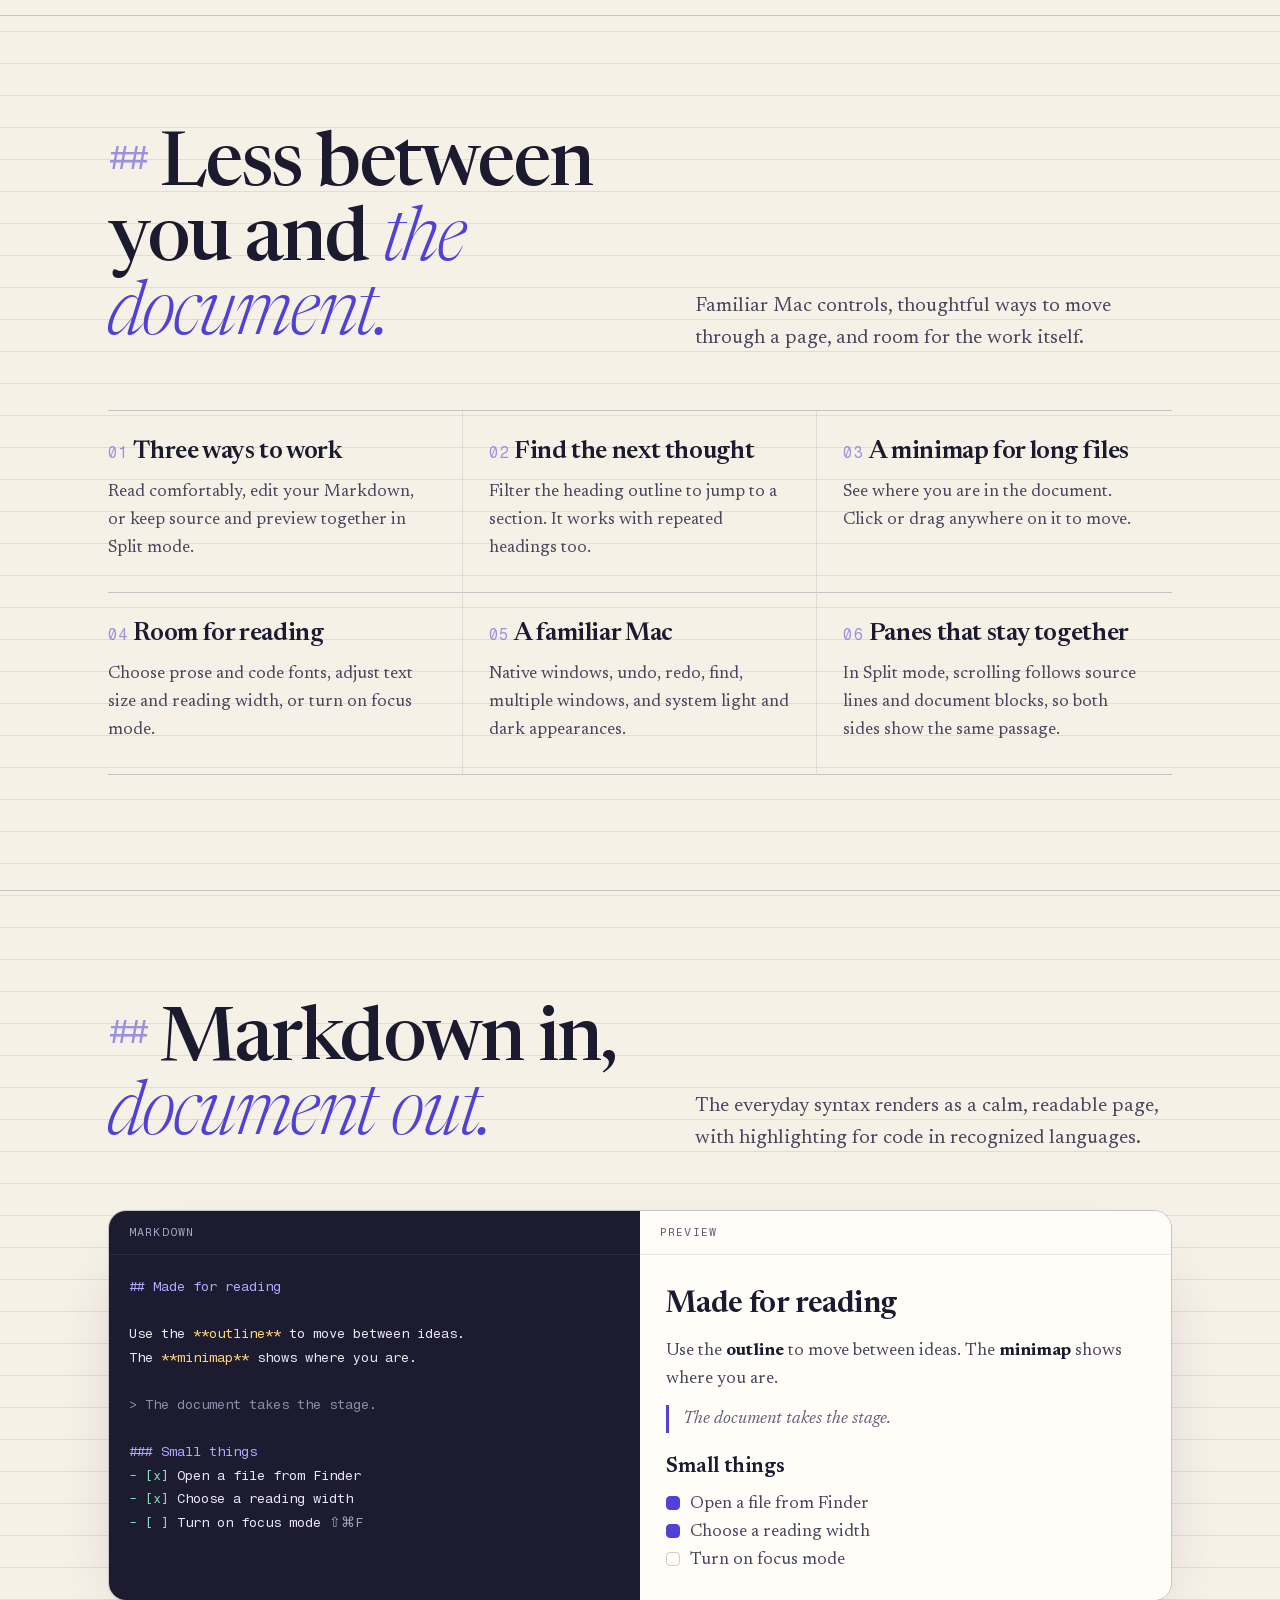
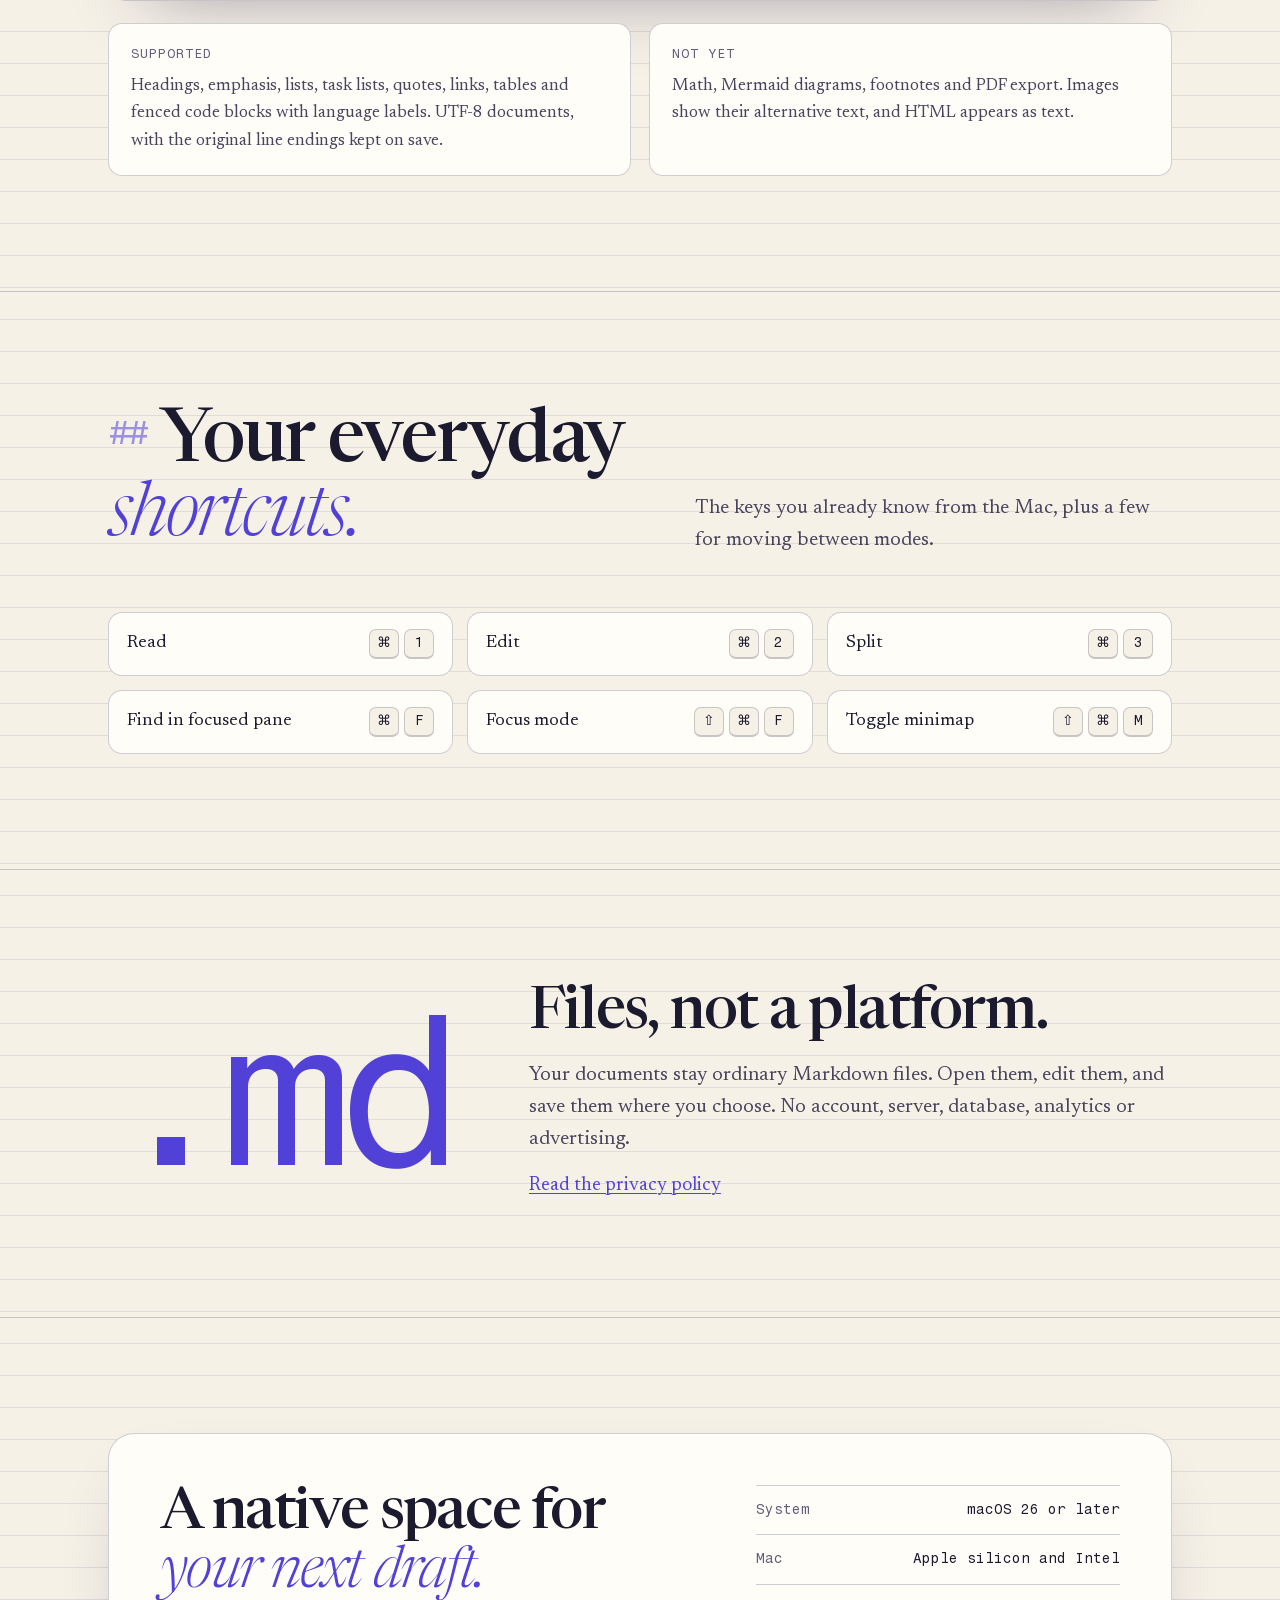
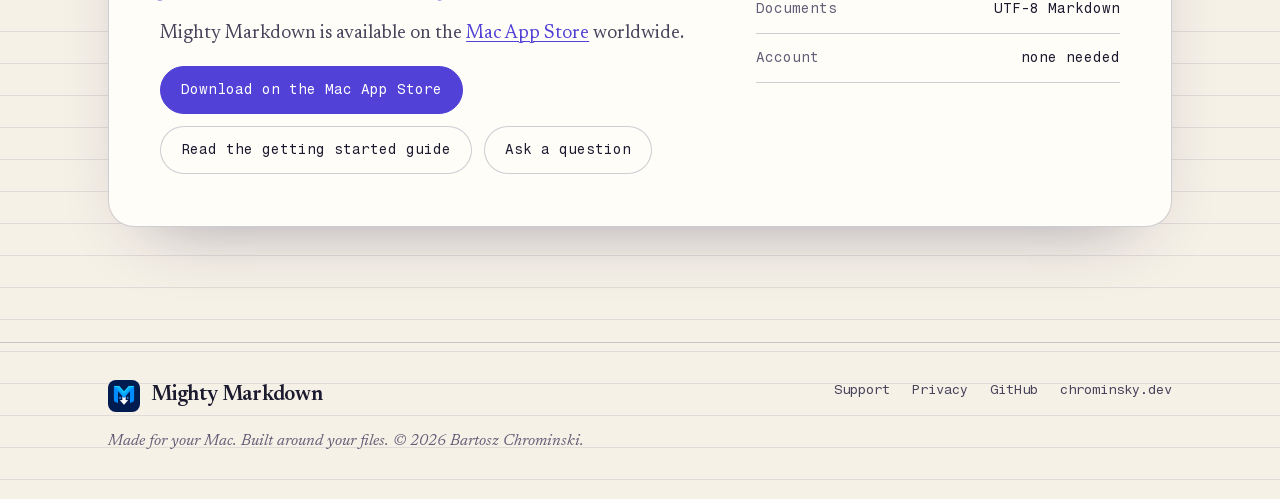
==== commit 09abe937: "Add Mac App Store launch ribbon (free, limited-time offer) Co-Authored-By: Claude Opus 5.5 <noreply@" ====
--- a/index.html
+++ b/index.html
@@ -45,6 +45,7 @@
 </head>
 <body>
 <a class="skip" href="#main">Skip to content</a>
+<a class="ribbon" href="https://apps.apple.com/app/id6825073540?mt=12" rel="noopener"><span class="ribbon-main">Now on the Mac App Store, <b>free</b></span><span class="ribbon-note">Limited-time offer</span><span class="ribbon-arrow" aria-hidden="true">→</span></a>
 
 <header class="site-header">
   <div class="wrap header-inner">
--- a/assets/site.css
+++ b/assets/site.css
@@ -274,3 +274,21 @@
 .brand span { white-space: nowrap; }
 @media (max-width: 420px) { .brand { font-size: 18px; gap: 8px; } .brand img { width: 28px; height: 28px; } .site-nav { gap: 12px; font-size: 12.5px; } }
 @media (max-width: 370px) { .site-header .brand span { position: absolute; width: 1px; height: 1px; overflow: hidden; clip: rect(0 0 0 0); } }
+
+/* ---------- launch ribbon ---------- */
+.ribbon {
+  display: flex; flex-wrap: wrap; align-items: center; justify-content: center; gap: 4px 12px;
+  padding: 9px var(--gutter); background: var(--accent); color: var(--on-accent);
+  font-family: var(--mono); font-size: 13px; line-height: 1.4; text-align: center; text-decoration: none;
+}
+.ribbon:hover, .ribbon:focus-visible { color: var(--on-accent); }
+.ribbon:hover .ribbon-main { text-decoration: underline; text-underline-offset: 3px; }
+.ribbon:focus-visible { outline: 2px solid var(--on-accent); outline-offset: -4px; }
+.ribbon b { font-weight: 700; }
+.ribbon-note {
+  font-size: 11px; letter-spacing: .06em; text-transform: uppercase;
+  padding: 2px 8px; border-radius: 999px; border: 1px solid currentColor; opacity: .9;
+}
+.ribbon-arrow { transition: transform .2s ease; }
+.ribbon:hover .ribbon-arrow { transform: translateX(3px); }
+@media (prefers-reduced-motion: reduce) { .ribbon-arrow { transition: none; } }
